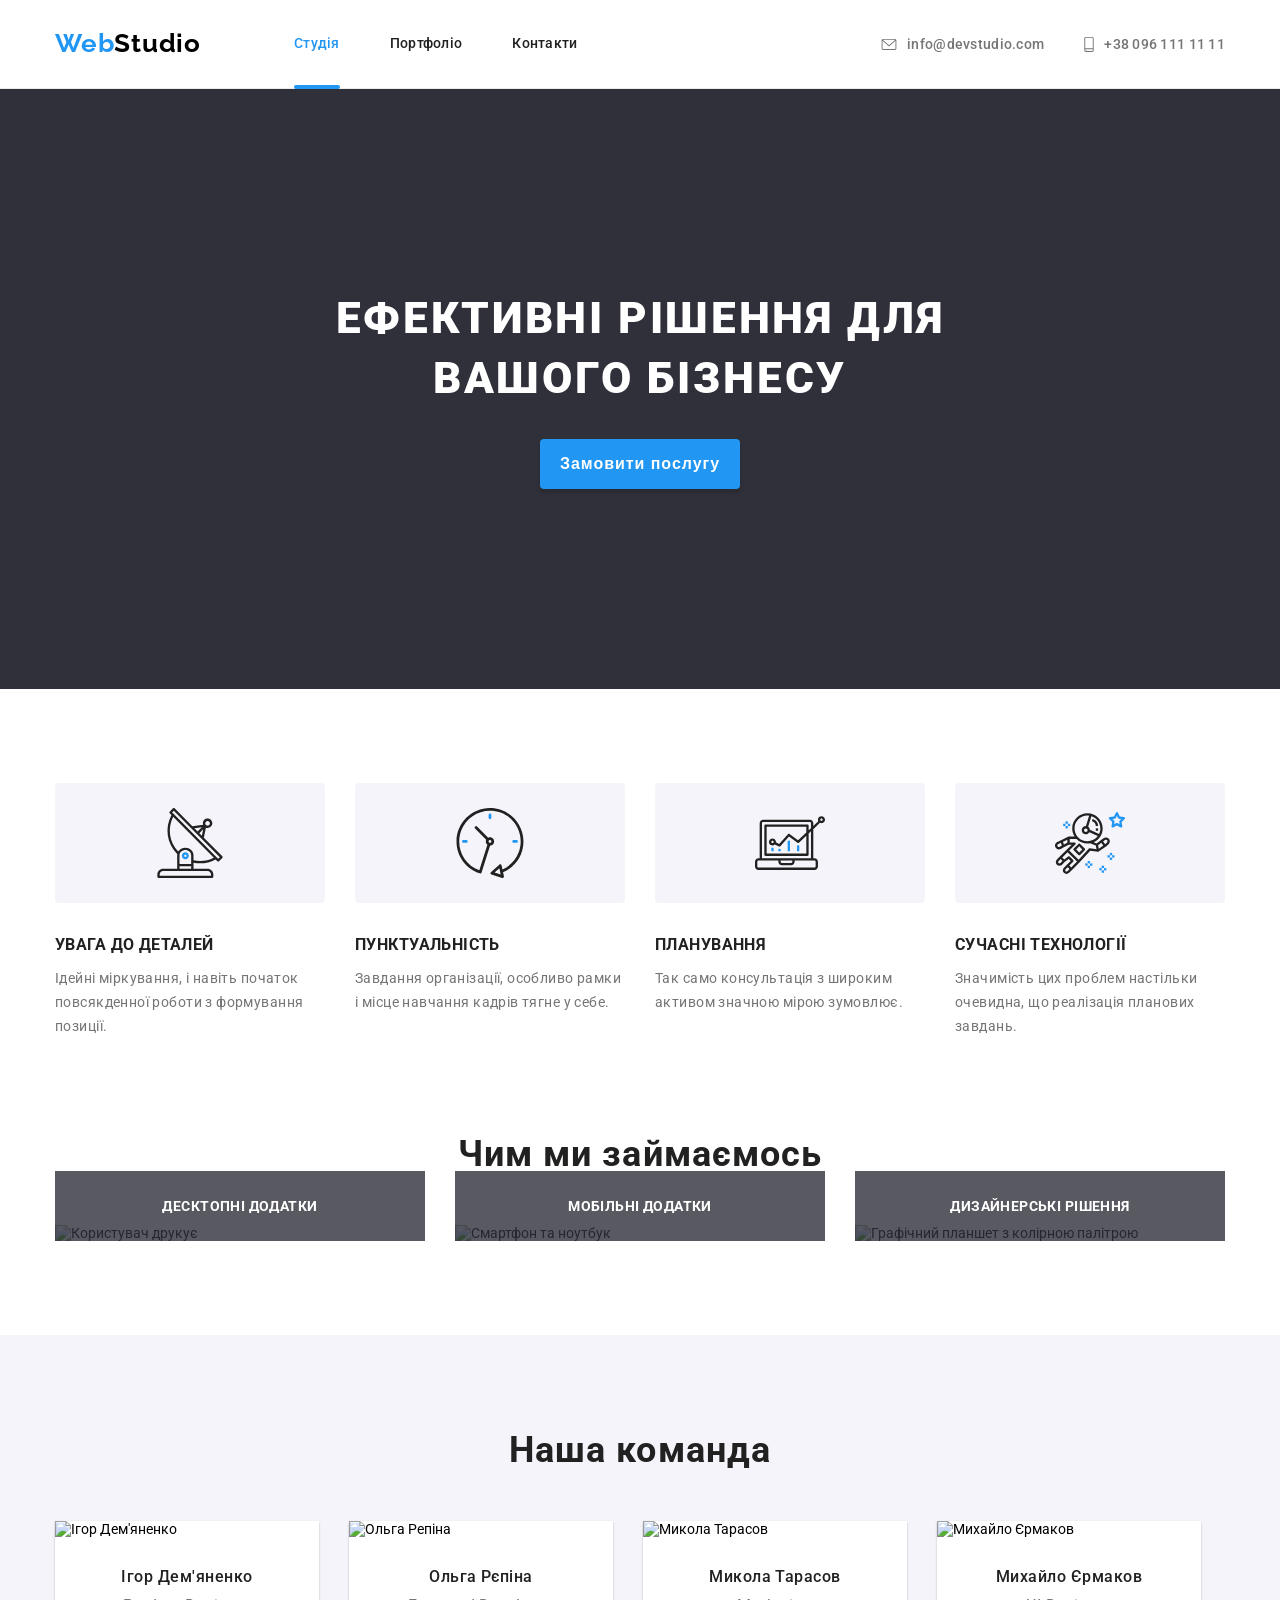
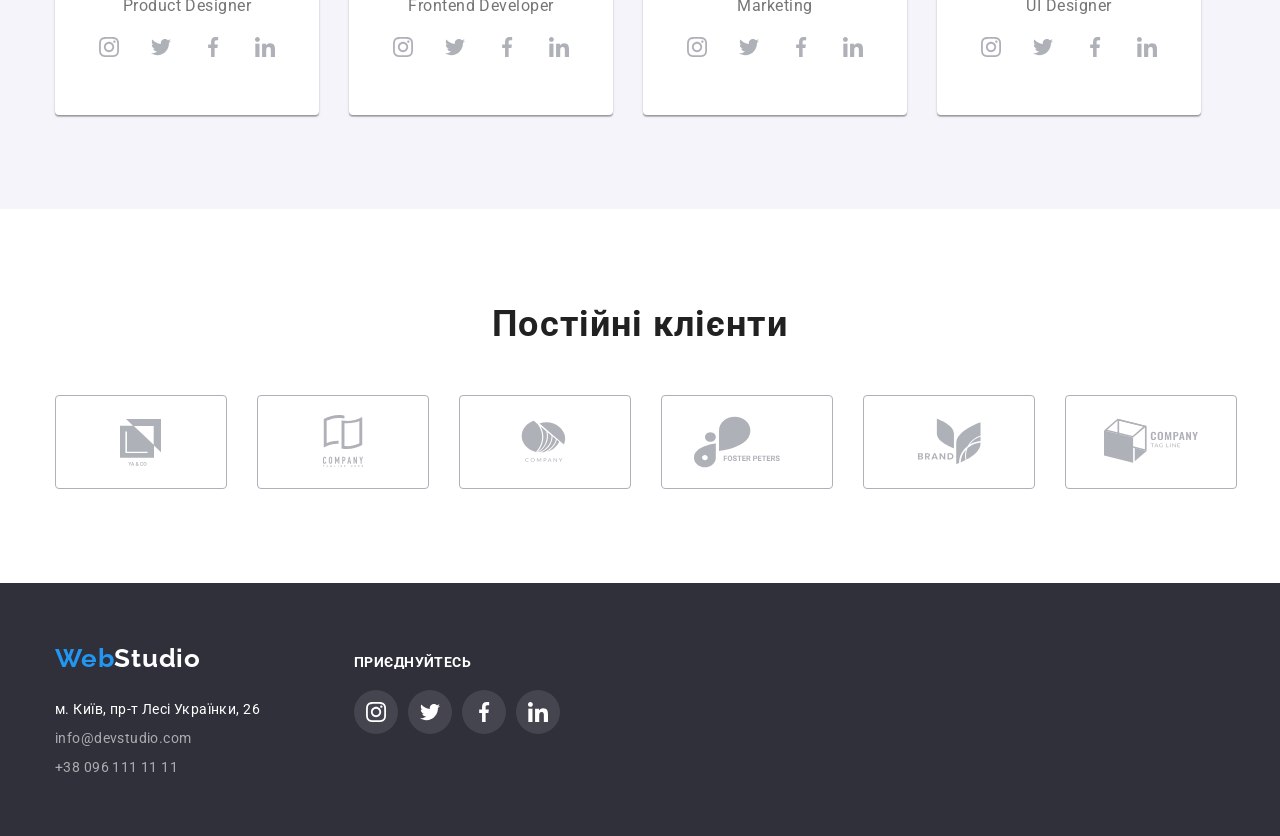
==== index.html @ b96f63bd "Merge 732be2f00767d8c38bf8731b1a08237745f3958d into efed3c1aa5bef08906f9811b4cfd574de091c05c" ====
<!DOCTYPE html>

<html>
    <head>
        <meta charset="utf-8">
        <title>WebStudio</title>
        <meta name="viewport" content="width=device-width, initial-scale=1.0" />
        <link rel="preconnect" href="https://fonts.googleapis.com" />
        <link rel="preconnect" href="https://fonts.gstatic.com" crossorigin />
        <link href="https://fonts.googleapis.com/css2?family=Raleway:wght@700&family=Roboto:wght@400;500;700;900&display=swap" rel="stylesheet" />
        <link rel="stylesheet" href="./css/styles.css"/>
    </head>
    <body>
        <header class="header">
            <div class="container header_container">
                <a class="logo logo_header" href = "index.html"><span class="web"> Web</span><span class="studio">Studio</span></a>
                <nav class="header_nav">
                    <ul class="header_nav_list">
                    <li><a class="header_nav_link active" href = "index.html">Студія</a></li>
                    <li><a class="header_nav_link" href = "portfolio.html">Портфоліо</a></li>
                    <li><a class="header_nav_link" href = "#">Контакти</a></li>
                    </ul>
                </nav>
                <ul class="header_contacts">
                <li><a class="header_contacts_link" href="mailto:info@devstudio.com"><svg class="icon" width="16" height="12"><use href="./images/svg/icons.svg#icon-envelope"></use></svg>info@devstudio.com</a></li>
                <li><a class="header_contacts_link" href="tel:+380961111111"><svg class="icon" width="10" height="16"><use href="./images/svg/icons.svg#icon-smartphone"></use></svg>+38 096 111 11 11</a></li>
                </ul>
            </div>
        </header>
        <main>
            <section class="hero hero_image">
                <h1 class="hero_title">Ефективні рішення для вашого бізнесу</h1>
                <button class="hero_button" type="button" data-modal-open>Замовити послугу</button>
            </section>

            <section class="company">
                <div class="container">
                    <h2 class="hide">Переваги</h2>
                        <ul class="company_list">
                            <li class="company_text"><div class="icon_features"><svg class="icon" width="70" height="70"><use href="./images/svg/icons.svg#icon-attention-to-detail"></use></svg></div>
                                <h3 class="company_title">Увага до деталей</h3><p>Ідейні міркування, і навіть початок повсякденної роботи з формування позиції.</p></li>
                            <li class="company_text"> <div class="icon_features"><svg class="icon" width="70" height="70"><use href="./images/svg/icons.svg#icon-punctuality"></use></svg></div>
                                <h3 class="company_title">Пунктуальність</h3><p>Завдання організації, особливо рамки і місце навчання кадрів тягне у себе.</p></li>
                            <li class="company_text"><div class="icon_features"><svg class="icon" width="70" height="70"><use href="./images/svg/icons.svg#icon-planning"></use></svg></div>
                                <h3 class="company_title">Планування</h3><p>Так само консультація з широким активом значною мірою зумовлює.</p></li>
                            <li class="company_text"><div class="icon_features"><svg class="icon" width="70" height="70"><use href="./images/svg/icons.svg#icon-technologies"></use></svg></div>
                                <h3 class="company_title">Сучасні технології</h3><p>Значимість цих проблем настільки очевидна, що реалізація планових завдань.</p></li>
                        </ul>
                </div>
            </section>

            <section class="works">
                <div class="container">
                    <h2 class="works_title">Чим ми займаємось</h2>
                    <ul class="works_list">
                        <li class="works_photos"><img src="./images/First.jpg" alt="Користувач друкує" width="400"/><p class="photos_descriptions"> Десктопні додатки </p></li>
                        <li class="works_photos"><img src="./images/second.jpg" alt="Смартфон та ноутбук" width="400"><p class="photos_descriptions"> Мобільні додатки </p></li>
                        <li class="works_photos"><img src="./images/Third.jpg" alt="Графічний планшет з колірною палітрою" width="400"><p class="photos_descriptions"> Дизайнерські рішення </p></li>
                    </ul>
                </div>
            </section>

            <section class="team">
                <div class="container">
                    <h2  class="team_title">Наша команда</h2>
                    <ul class="team_list list">
                    <li class="team_item"><img src="./images/Igor.jpg" alt="Ігор Дем'яненко" width="264">
                        <div class="member"><h3 class="team_specialist">Ігор Дем'яненко</h3><p class="team_job_title">Product Designer</p>
                            <ul class="social_networks list">
                                <li><a href="https://www.instagram.com" class="social" rel="nofollow"><svg class="icon" width="20" height="20"><use href="./images/svg/icons.svg#icon-instagram"></use></svg></a></li>
                                <li><a href="https://twitter.com" class="social" rel="nofollow"><svg class="icon" width="20" height="20"><use href="./images/svg/icons.svg#icon-twitter"></use></svg></a></li>
                                <li><a href="https://www.facebook.com" class="social" rel="nofollow"><svg class="icon" width="20" height="20"><use href="./images/svg/icons.svg#icon-facebook"></use></svg></a></li>
                                <li><a href="https://www.linkedin.com" class="social" rel="nofollow"><svg class="icon" width="20" height="20"><use href="./images/svg/icons.svg#icon-linkedin"></use></svg></a></li>
                            </ul>
                        </div>
                    <li class="team_item"><img src="./images/Olha.jpg" alt="Ольга Репіна" width="264">
                        <div class="member"><h3 class="team_specialist">Ольга Рєпіна</h3><p class="team_job_title">Frontend Developer</p>
                            <ul class="social_networks list">
                                <li><a href="https://www.instagram.com" class="social" rel="nofollow"><svg class="icon" width="20" height="20"><use href="./images/svg/icons.svg#icon-instagram"></use></svg></a></li>
                                <li><a href="https://twitter.com" class="social" rel="nofollow"><svg class="icon" width="20" height="20"><use href="./images/svg/icons.svg#icon-twitter"></use></svg></a></li>
                                <li><a href="https://www.facebook.com" class="social" rel="nofollow"><svg class="icon" width="20" height="20"><use href="./images/svg/icons.svg#icon-facebook"></use></svg></a></li>
                                <li><a href="https://www.linkedin.com" class="social" rel="nofollow"><svg class="icon" width="20" height="20"><use href="./images/svg/icons.svg#icon-linkedin"></use></svg></a></li>
                            </ul>
                        </div>
                    <li class="team_item"><img src="./images/Mykola.jpg" alt="Микола Тарасов" width="264">
                        <div class="member"><h3 class="team_specialist">Микола Тарасов</h3><p class="team_job_title">Marketing</p>
                            <ul class="social_networks list">
                                <li><a href="https://www.instagram.com" class="social" rel="nofollow"><svg class="icon" width="20" height="20"><use href="./images/svg/icons.svg#icon-instagram"></use></svg></a></li>
                                <li><a href="https://twitter.com" class="social" rel="nofollow"><svg class="icon" width="20" height="20"><use href="./images/svg/icons.svg#icon-twitter"></use></svg></a></li>
                                <li><a href="https://www.facebook.com" class="social" rel="nofollow"><svg class="icon" width="20" height="20"><use href="./images/svg/icons.svg#icon-facebook"></use></svg></a></li>
                                <li><a href="https://www.linkedin.com" class="social" rel="nofollow"><svg class="icon" width="20" height="20"><use href="./images/svg/icons.svg#icon-linkedin"></use></svg></a></li>
                            </ul>
                        </div>
                    <li class="team_item"><img src="./images/Mihaylo.jpg" alt="Михайло Єрмаков" width="264">
                        <div class="member"><h3 class="team_specialist">Михайло Єрмаков</h3><p class="team_job_title">UI Designer</p>
                            <ul class="social_networks list">
                                <li><a href="https://www.instagram.com" class="social" rel="nofollow"><svg class="icon" width="20" height="20"><use href="./images/svg/icons.svg#icon-instagram"></use></svg></a></li>
                                <li><a href="https://twitter.com" class="social" rel="nofollow"><svg class="icon" width="20" height="20"><use href="./images/svg/icons.svg#icon-twitter"></use></svg></a></li>
                                <li><a href="https://www.facebook.com" class="social" rel="nofollow"><svg class="icon" width="20" height="20"><use href="./images/svg/icons.svg#icon-facebook"></use></svg></a></li>
                                <li><a href="https://www.linkedin.com" class="social" rel="nofollow"><svg class="icon" width="20" height="20"><use href="./images/svg/icons.svg#icon-linkedin"></use></svg></a></li>
                            </ul>
                        </div>
                    </ul>
                </div>
            </section>
            <section class="section clients">
                <div class="container">
                  <h2 class="clients_title">Постійні клієнти</h2>
                  <ul class="list">
                    <li class="client_card"><a href="#" class="client_link"><svg class="client_logo" width="106" height="60"><use href="./images/svg/icons.svg#icon-client-logo-1"></use></svg></a></li>
                    <li class="client_card"><a href="#" class="client_link"><svg class="client_logo" width="106" height="60"><use href="./images/svg/icons.svg#icon-client-logo-2" ></use></svg></a></li>
                    <li class="client_card"><a href="#" class="client_link"><svg class="client_logo" width="106" height="60"><use href="./images/svg/icons.svg#icon-client-logo-3"></use></svg></a></li>
                    <li class="client_card"><a href="#" class="client_link"><svg class="client_logo" width="106" height="60"><use href="./images/svg/icons.svg#icon-client-logo-4"></use></svg></a></li>
                    <li class="client_card"><a href="#" class="client_link"><svg class="client_logo" width="106" height="60"><use href="./images/svg/icons.svg#icon-client-logo-5"></use></svg></a></li>
                    <li class="client_card"><a href="#" class="client_link"><svg class="client_logo" width="106" height="60"><use href="./images/svg/icons.svg#icon-client-logo-6"></use></svg></a></li>
                  </ul>
                </div>
              </section>
    </main>
    <footer class="footer">
        <div class="container">
            <div class="logo_address">
                <a href = "index.html" class="logo"><span class="web">Web</span><span class="footer_studio">Studio</span></a>
                <address class="address">
                    <ul class="contact_info_list">
                        <li class="contact_info_item"><a class="footer_address" href="https://maps.app.goo.gl/s9TqwZWnr8oaDZ8S9" rel="nofollow">м. Київ, пр-т Лесі Українки, 26</a></li>
                        <li class="contact_info_item"><a class="footer_mail" href="mailto:info@devstudio.com">info@devstudio.com</a></li>
                        <li class="contact_info_item"><a class="footer_tel" href="tel:+380961111111">+38 096 111 11 11</a></li>
                    </ul>
                </address>
            </div>
            <div>
                <p class="join_subtitle">Приєднуйтесь</p><ul class="social_networks list">
                <li><a href="https://www.instagram.com" class="social" rel="nofollow"><svg class="icon" width="20" height="20"><use href="./images/svg/icons.svg#icon-instagram"></use></svg></a></li>
                <li><a href="https://twitter.com" class="social" rel="nofollow"><svg class="icon" width="20" height="20"><use href="./images/svg/icons.svg#icon-twitter"></use></svg></a></li>
                <li><a href="https://www.facebook.com" class="social" rel="nofollow"><svg class="icon" width="20" height="20"><use href="./images/svg/icons.svg#icon-facebook"></use></svg></a></li>
                <li><a href="https://www.linkedin.com" class="social" rel="nofollow"><svg class="icon" width="20" height="20"><use href="./images/svg/icons.svg#icon-linkedin"></use></svg></a></li>
                </ul>
            </div>
        </div>
    </footer>

    <div class="backdrop is-hidden" data-modal >
        <div class="modal">
            <button type="button" class="modal_button" data-modal-close> <svg class="modal_icon"><use href="./images/svg/icons.svg#icon-close"></use></svg></button>
        </div>
      </div>
     
      <script src="./js/modal.js"></script>
    </body>
</html>
<!-- Comment for pull lab5 -->
---- css/styles.css ----
:root {
    --brand-color: #2196F3;
    --brand-color_hover: #188ce8;
    --black: #000000;
    --black_lighter: #212121;
    --gray: #757575;
    --white: #FFFFFF;
    --black_gray: #2F303A;
    --white_gray: #F5F4FA;
    --icon: #afb1b8;
    --gray_border: #ECECEC;
}

*{
    box-sizing: border-box;
}

body {
    font-family: 'Roboto', sans-serif;
    font-style: normal;
    line-height: normal;
    font-size: 14px;
    font-weight: 400;
    background-color: var(--white);
    margin: 0  auto;
}

h1,
h2,
h3,
h4,
h5,
h6,
p {
    margin: 0;
}

img {
    display: inline-block;
    max-width: 100%;
    height: auto;
}

a{
    display: inline-block;
}

.container {
    max-width: 1200px;
    margin: 0 auto;
    padding: 0 15px;
}

.header {
    display: block;
    border-bottom: 1px solid var(--gray_border);
}

.header_container,
.header_nav_list,
.header_contacts {
    display: flex;
    align-items: center;
}

.section {
    padding-top: 94px;
    padding-bottom: 94px;
}

.logo {
    font-family: 'Raleway', sans-serif;
    font-size: 26px;
    font-weight: 700;
    letter-spacing: 0.78px;
}

.logo_header {
    padding-top: 24px;
    padding-bottom: 25px;
    margin-right: 93px;
}

.web {
    color: var(--brand-color);
}

.studio {
    color: var(--black);
}

.header_nav_list {
    list-style: none;
    gap: 50px;
}

.header_nav_link {
    font-weight: 500;
    line-height: 171.429%;
    letter-spacing: 0.28px;
    color: var(--black_lighter);
    padding: 32px 0;
    transition-property: color;
    transition-duration: 250ms;
    transition-timing-function: cubic-bezier(0.4, 0, 0.2, 1);
}

.header_nav_link:hover,
.header_nav_link:focus {
    color: var(--brand-color);
}

ul {
    margin: 0;
    padding: 0;
    list-style: none;
}

.header_contacts{
    font-style: normal;
    margin-left: auto;
    gap: 40px;
}

.header_contacts .icon {
    margin-right: 10px;
    align-self: center;
    fill:currentColor;
}

.contact_info_list {
    font-style: normal;
}

.header_contacts_link {
    display: inline-flex;
    align-items: center;
    color: var(--gray);
    font-weight: 500;
    letter-spacing: 0.28px;

    padding: 32px 0;

    transition-property: color;
    transition-duration: 250ms;
    transition-timing-function: cubic-bezier(0.4, 0, 0.2, 1);
}

.header_contacts_link:hover,
.header_contacts_link:focus {
    color: var(--brand-color);
}

.active {
    color: var(--brand-color);
}

.header_nav_list .header_nav_link {
    position: relative;
}

.header_nav_list .header_nav_link.active::after {
    content: "";
    position: absolute;
    display: block;
    width: 100%;
    height: 4px;
    border-radius: 2px;
    bottom: -1px;
    background-color: var(--brand-color);
}

.hide {
    position: absolute;
    width: 1px;
    height: 1px;
    margin: -1px;
    border: 0;
    padding: 0;
    white-space: nowrap;
    clip-path: inset(100%);
    clip: rect(0 0 0 0);
    overflow: hidden;
}

/* Studio */

.hero {
    background-color: var(--black_gray);
    max-height: 600px;
    padding-top: 200px;
    padding-bottom: 280px;
    text-align: center;
}

.hero_image {
    background-image: linear-gradient(rgba(47, 48, 58, 0.40), rgba(47, 48, 58, 0.40)), url("../images/background_hero.jpg");
    background-position: center;
    background-repeat: no-repeat;
  }

.hero_title {
    color: var(--white);
    text-align: center;
    font-size: 44px;
    font-weight: 900;
    line-height: 136.364%;
    letter-spacing: 2.64px;
    text-transform: uppercase;
    width: 696px;
    margin-left: auto;
    margin-right: auto;
    margin-bottom: 30px;
}

.hero_button {
    color: var(--white);
    background-color: var(--brand-color);
    font-weight: 700;
    font-size: 16px;
    line-height: 187.5%;
    text-align: center;
    letter-spacing: 0.96px;
    box-shadow: 0px 4px 4px 0px rgba(0, 0, 0, 0.15);
    border-radius: 4px;
    border: none;
    cursor: pointer;
    transition: background-color 300ms ease-in-out;
    width: 200px;
    height: 50px;
    padding-top: 10px;
    padding-bottom: 10px;
}

.hero_button:hover,
.hero_button:focus {
    background-color: var(--brand-color_hover);
}

.company_title {
    color: var(--black_lighter);
    font-weight: 700;
    font-size: 16px;
    letter-spacing: 0.42px;
    text-transform: uppercase;

    margin-bottom: 10px;
}

.company_list {
    background-color: var(--white);
    display: flex;
    padding-top: 94px;
    gap: 30px;
}

.company_text {
    color: var(--gray);
    line-height: 171.429%;
    letter-spacing: 0.42px;
    max-width: 270px;
}

.icon_features {
    display: flex;
    justify-content: center;
    align-items: center;

    padding: 25px 100px;
    margin-bottom: 30px;
    
    background-color: var(--white_gray);
    border-radius: 4px;
}

.works{
    padding-bottom:94px ;
    padding-top: 94px;
}
.works_title {
    color: var(--black_lighter);
    font-size: 36px;
    font-weight: 700;
    letter-spacing: 1.08px;
    text-align: center;
    margin-bottom: 50px;
}

.works_list {
    display: flex;
    gap: 30px;
}

.works_photos {
    position: relative;
    width: calc((100% - 60px) / 3);
}

.photos_descriptions {
    position: absolute;
    bottom: 0%;
    width: 100%;
    padding-top: 27px;
    padding-bottom: 27px;
    background-color: var(--black_gray);
    opacity: 0.8;

    font-weight: 700;
    text-align: center;
    letter-spacing: 0.42px;
    text-transform: uppercase;
    color: var(--white);
}

.team {
    background-color: var(--white_gray);
    padding-bottom: 94px;
    padding-top: 94px;
}

.team_title {
    color: var(--black_lighter);
    font-size: 36px;
    font-weight: 700;
    letter-spacing: 1.08px;
    text-align: center;
    margin-bottom: 50px;
}

.team_list {
    background-color: var(--white_gray);
    display: flex;
    gap: 30px;
}

.team_item {
    background-color: var(--white);
    box-shadow: 0px 2px 1px 0px rgba(0, 0, 0, 0.20),
        0px 1px 1px 0px rgba(0, 0, 0, 0.14),
        0px 1px 3px 0px rgba(0, 0, 0, 0.12);
    border-radius: 0px 0px 4px 4px;
}

.member {
    padding-top: 30px;
    padding-bottom: 16px;
}

.team_specialist {
    color: var(--black_lighter);
    text-align: center;
    font-size: 16px;
    font-weight: 500;
    letter-spacing: 0.48px;
    margin-bottom: 10px;
}

.team_job_title {
    color: var(--gray);
    text-align: center;
    font-size: 16px;
    letter-spacing: 0.48px;
    margin-bottom: 10px;
}

.social {
    display: flex;
    width: 100%;
    height: 100%;
    justify-content: center;
    align-items: center;
    
    border-radius: 50%;
    color: var(--icon);
    fill: currentColor;
    transition: all 300ms ease-in-out;
}

a.social:hover,
a.social:focus {
    background-color: var(--brand-color);
    color: var(--white);
    outline: none;
}

.social_networks {
    display: flex;
    width: 100%;
    padding: 0 32px 30px;
    justify-content: space-between;
}

.social_networks li {
    width: 44px;
    height: 44px;
}

.clients_title {
    color: var(--black_lighter);
    text-align: center;
    font-size: 36px;
    font-weight: 700;
    letter-spacing: 1.08px;

    margin-bottom: 50px;
}

.clients .list {
    display: flex;
    gap: 30px;
}

.client_link {
    display: flex;
    justify-content: center;
    align-items: center;
    width: 100%;
    
    padding: 16px 32px;
    color: var(--icon);
    border: 1px solid currentColor;
    border-radius: 4px;
    transition: all 300ms ease-in-out;
}

.client_link:hover,
.client_link:focus{
    color: var(--brand-color);
    outline: none;
}

.client_logo {
    display: block;
    fill: currentColor;   
}

.footer {
    background-color: var(--black_gray);
    padding-top: 60px;
    padding-bottom: 60px;
    margin: 0 auto;
}

.footer
.logo{
    margin-bottom: 28px;
}
.footer_studio {
    color: var(--white)
}

.footer .container {
    display: flex;
    align-items: baseline;
}

.footer_list {
    list-style: none;
}

.contact_info_item:not(:last-child) {
    margin-bottom: 12px;
}

.footer_address {
    line-height: 114.286%;
    letter-spacing: 0.42px;
    color: var(--white);
    transition: color 300ms ease-in-out;
}

.footer_address:hover,
.footer_address:focus {
    color: var(--brand-color);
}

.footer_tel {
    line-height: 114.286%;
    letter-spacing: 0.42px;
    color: rgba(255, 255, 255, 0.6);
    transition: color 300ms ease-in-out;
}

.footer_tel:hover,
.footer_tel:focus {
    color: var(--brand-color);
}

.footer_mail {
    line-height: 114.286%;
    letter-spacing: 0.42px;
    color: rgba(255, 255, 255, 0.6);
    transition: color 300ms ease-in-out;
}

.footer_mail:hover,
.footer_mail:focus {
    color: var(--brand-color);
}

.logo_address {
    margin-right: 94px;
}

.footer .social_networks {
    padding: 0;
}

.footer .social_networks li {
    margin-right: 10px;
}

.footer .social {
    background-color: rgba(255, 255, 255, 0.10);
    color: var(--white);
}



.join_subtitle {
    color: var(--white);
    font-weight: 700;
    letter-spacing: 0.42px;
    text-transform: uppercase;
    margin-bottom: 20px;
}

.backdrop {
    position: fixed;
    top: 0;
    left: 0;
    width: 100%;
    height: 100%;
    background-color: rgba(0, 0, 0, 0.2);
    opacity: 1;
    transition-duration: 250ms;
    transition-timing-function: cubic-bezier(0.4, 0, 0.2, 1);
    z-index: 1;
}

.backdrop.is-hidden {
    opacity: 0;
    pointer-events: none;
}

.modal {
    position: absolute;
    top: 50%;
    left: 50%;
    transform: translate(-50%, -50%);

    min-width: 528px;
    min-height: 581px;
    background-color: var(--white);
    opacity: 1;
    border-radius: 4px;
    box-shadow: 0px 2px 1px 0px rgba(0, 0, 0, 0.20), 0px 1px 1px 0px rgba(0, 0, 0, 0.14), 0px 1px 3px 0px rgba(0, 0, 0, 0.12);

    transition-duration: 250ms;
    transition-timing-function: cubic-bezier(0.4, 0, 0.2, 1);
}

.modal_button {
    display: flex;
    position: absolute;
    top: 8px;
    right: 8px;
    width: 30px;
    height: 30px;
    align-items: center;
    border-radius: 50%;
    background-color: var(--white);
    border: 1px solid rgba(0, 0, 0, 0.1);
    cursor: pointer;

    transition-property: background-color;
    transition-duration: 250ms;
    transition-timing-function: cubic-bezier(0.4, 0, 0.2, 1);
}

.modal_icon {
    width: 18px;
    height: 18px;
    color: var(--black);
    fill: currentColor;

    transition-property: all;
    transition-duration: 250ms;
    transition-timing-function: cubic-bezier(0.4, 0, 0.2, 1);
}

.modal_button:hover .modal_icon,
.modal_button:focus .modal_icon {
    color: var(--brand-color);
}

/* Portfolio */

.menu_filter {
    display: flex;
    justify-content: center;
    flex-wrap: wrap;
    gap: 8px;
}

ul.menu_filter{
    margin-bottom: 50px;
}

.menu_button {
    text-align: center;
    font-family: Roboto;
    font-size: 16px;
    font-style: normal;
    font-weight: 500;
    line-height: 162.5%;
    letter-spacing: 0.48px;
    text-align: center;
    border: none;
    background-color: var(--white_gray);
    border-radius: 4px;
    transition: color 300ms ease-in-out, background-color 300ms ease-in-out, box-shadow 300ms ease-in-out;
    padding: 6px 22px 6px 22px;
}

.menu_button:focus,
.menu_button:hover {
    color: var(--white);
    background-color: var(--brand-color);
    box-shadow: 0px 2px 2px 0px rgba(0, 0, 0, 0.12), 0px 1px 2px 0px rgba(0, 0, 0, 0.08), 0px 3px 1px 0px rgba(0, 0, 0, 0.10);
    border-radius: 4px;
}

.section_button,
.menu_button {
    cursor: pointer;
}

.section_button {
    border: none;
    background-color: var(--white);
}

.section_description {
    font-size: 18px;
    font-weight: 700;
    line-height: 200%;
    letter-spacing: 1.08px;
    color: var(--black_lighter);
}

a {
    text-decoration: none;
}

.section_text {
    font-size: 16px;
    line-height: 187.5%;
    letter-spacing: 0.48px;
    color: var(--gray);
}

.projects_list {
    background-color: var(--white);
    display: flex;
    flex-wrap: wrap;
    gap: 30px;
}

.projects_item {
    background-color: var(--white);
    border: 1px solid #eeeeee;
    
    width: calc((100% - 60px) / 3);
    transition-property: box-shadow;
    transition-duration: 250ms;
    transition-timing-function: cubic-bezier(0.4, 0, 0.2, 1);
}

.projects_item:focus,
.projects_item:hover {
    background-color: var(--white);
    border: 1px solid #eeeeee;
    box-shadow: 1px 4px 6px 0px rgba(0, 0, 0, 0.16), 0px 4px 4px 0px rgba(0, 0, 0, 0.06), 0px 1px 1px 0px rgba(0, 0, 0, 0.12);
}

.project_p {
    padding: 20px 24px;
}

.project_image {
    position: relative;
    overflow: hidden;
}

.text_section {
    position: absolute;
    top: 0;
    left: 0;
    transform: translateY(100%);
    transition-timing-function: cubic-bezier(0.4, 0, 0.2, 1);
    transition-duration: 250ms;
    opacity: 0.9;
    transition-property: transform;
}

.projects_item:hover .text_section {
    transform: translateY(0);
}

.projects_item:focus .text_section {
    transform: translateY(0);
}

.text {
    font-size: 18px;
    line-height: 155.56%;
    letter-spacing: 0.54px;
    color: var(--white);
    padding: 63px 24px;
    background-color: var(--brand-color);
    opacity: 0.9;
}
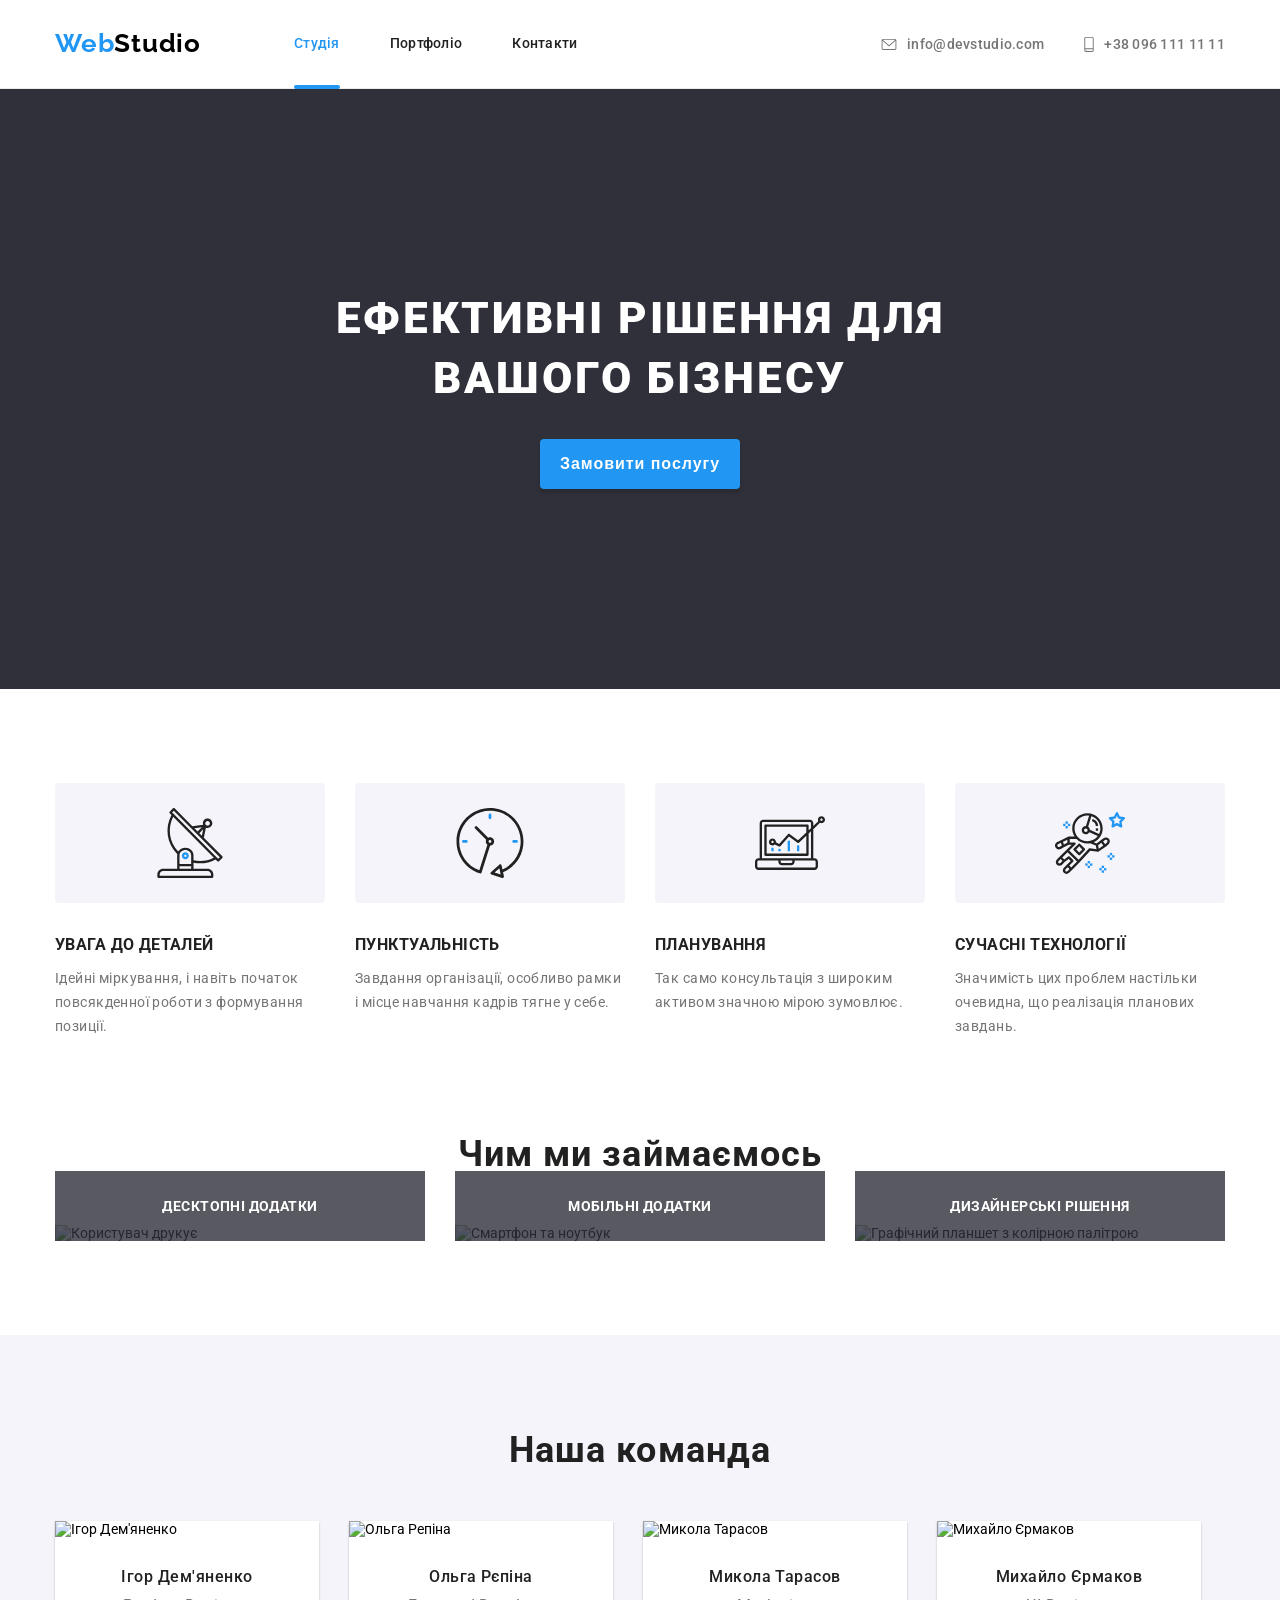
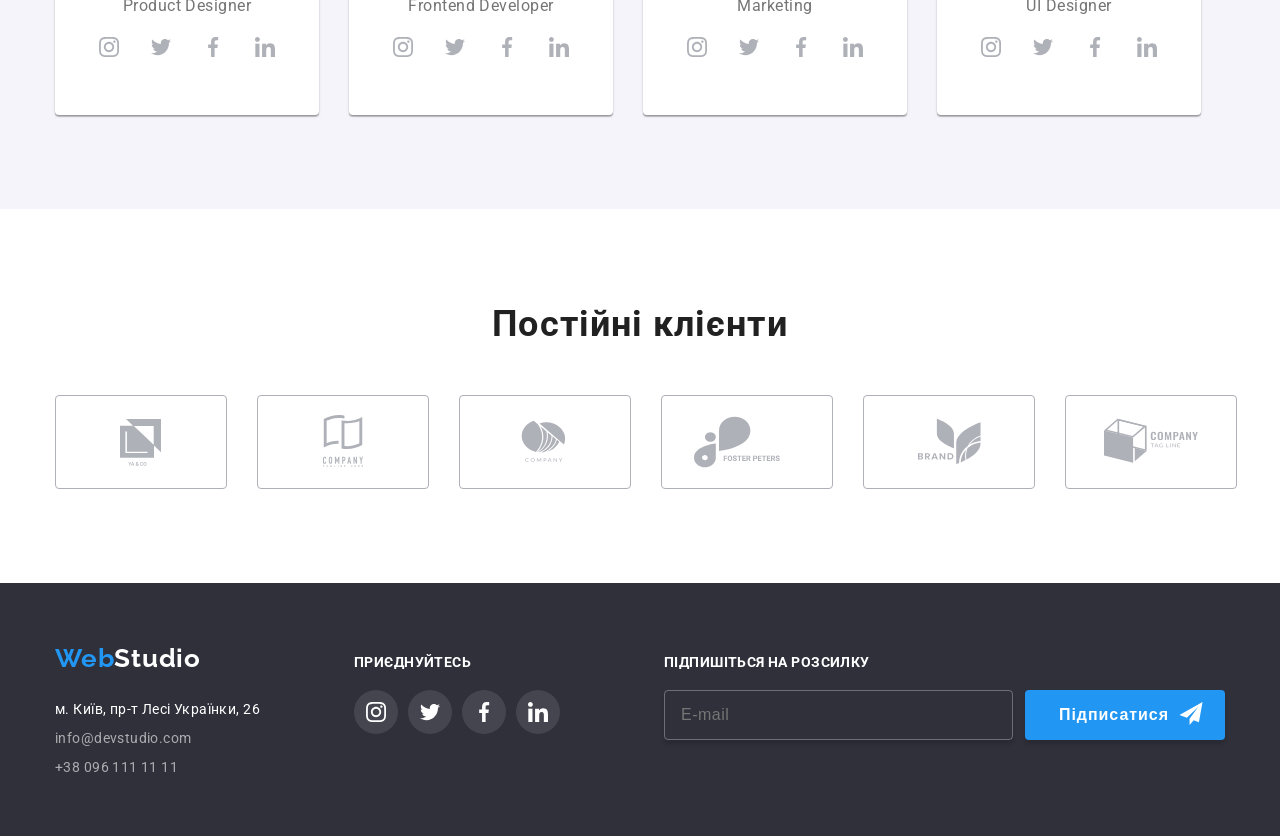
==== commit df444813: "Merge 0490859277aa3a0944787a61401f3ba8a28979a7 into efed3c1aa5bef08906f9811b4cfd574de091c05c" ====
--- a/index.html
+++ b/index.html
@@ -137,12 +137,51 @@
                 <li><a href="https://www.linkedin.com" class="social" rel="nofollow"><svg class="icon" width="20" height="20"><use href="./images/svg/icons.svg#icon-linkedin"></use></svg></a></li>
                 </ul>
             </div>
+            <div class="footer_form">
+                <p class="footer_form_text">Підпишіться на розсилку</p>
+                <form class="footer_form_subscribe"><input type="email" name="email"placeholder="E-mail" class="footer_input">
+                    <button type="submit" class="footer_subscribe_button">Підписатися <svg class="footer_form_icon"><use href="./images/svg/icons.svg#icon-send"></use></svg></button>
+                </form>
+            </div>
         </div>
     </footer>
 
     <div class="backdrop is-hidden" data-modal >
         <div class="modal">
             <button type="button" class="modal_button" data-modal-close> <svg class="modal_icon"><use href="./images/svg/icons.svg#icon-close"></use></svg></button>
+            <div class="form">
+                    <p class="modal_title"> Залиште свої дані, ми вам передзвонимо</p>
+                    <form class="form_modal">     
+                    <div class="modal_contacts">     
+                        <div class="list_modal">
+                        <label for="name" class="text_label">Ім'я</label>
+                        <input type="text" name="name" id="name" class="modal_input" required placeholder=""> <svg class="list_icon">
+                        <use href="./images/svg/icons.svg#icon-person-mod"></use>
+                        </svg></div>
+                    <div class="list_modal"> 
+                        <label for="tel" class="text_label">Телефон</label>
+                        <input type="tel" name="tel" id="tel" class="modal_input" required placeholder=""><svg class="list_icon">
+                            <use href="./images/svg/icons.svg#icon-phone-mod"></use>
+                        </svg></div>
+                    <div class="list_modal">
+                        <label for="mail" class="text_label">Пошта</label>
+                        <input type="email" name="mail" id="mail" class="modal_input" required placeholder=""><svg class="list_icon">
+                            <use href="./images/svg/icons.svg#icon-mail-mod"></use>
+                        </svg></div>         
+                    <div class="modal_comment">
+                        <label for="comment" class="text_label">Коментар</label>
+                        <textarea name="comment" id="text" placeholder="Введіть текст" class="modal_textarea"></textarea></div>
+                    </div>
+                    <div class="modal_checkbox">
+                        <input type="checkbox" name="agree" value="agree" id="agree" class="modal_check hide" required>
+                        <label for="agree" class="argee_label">
+                            <span><svg class="check_icon">
+                            <use href="./images/svg/icons.svg#icon-check"></use>
+                        </svg></span> Погоджуюся з розсилкою та приймаю <a href="#" class="modal_link"> Умови договору</a> </label> </div>
+                    <input type="submit" class="modal_send" value="Відправити"></input>
+                </div>
+            </form>
+            </div>
         </div>
       </div>
      
--- a/css/styles.css
+++ b/css/styles.css
@@ -515,14 +515,86 @@
     color: var(--white);
 }
 
-
-
-.join_subtitle {
+.footer_form {
+    flex-grow: 1;
+    margin-left: 94px;
+}
+
+.join_subtitle,
+.footer_form_text {
     color: var(--white);
     font-weight: 700;
     letter-spacing: 0.42px;
     text-transform: uppercase;
     margin-bottom: 20px;
+}
+
+.footer_form_icon {
+    position: absolute;
+    fill: var(--white);
+    width: 24px;
+    height: 24px;
+    margin-left: 10px;
+    top: 12px;
+}
+
+.footer_form_subscribe {
+    display: flex;
+}
+
+.footer_form_subscribe input {
+    padding-left: 16px;
+    padding-bottom: 15px;
+    padding-top: 15px;
+}
+
+.footer_input {
+    flex-grow: 1;
+    font-size: 16px;
+    line-height: 125%;
+    letter-spacing: 0.48px;
+
+    max-height: 50px;
+    border-radius: 4px;
+    background-color: rgba(33, 150, 243, 0.00);
+    border: 1px solid rgba(255, 255, 255, 0.30);
+    box-shadow: 0px 4px 4px 0px rgba(0, 0, 0, 0.15);
+    color: var(--white);
+}
+
+.footer_input:focus {
+    outline: 1px solid var(--brand-color);
+}
+
+.footer_subscribe_button {
+    margin-left: 12px;
+    font-weight: 700;
+    font-size: 16px;
+    line-height: 187.5%;
+    letter-spacing: 0.96px;
+    color: var(--white);
+    background: var(--brand-color);
+    box-shadow: 0px 4px 4px rgba(0, 0, 0, 0.15);
+    border-radius: 4px;
+    border: none;
+    cursor: pointer;
+
+    display: inline;
+    align-items: center;
+    min-width: 200px;
+    padding-top: 10px;
+    padding-bottom: 10px;
+    padding-right: 28px;
+    position: relative;
+
+    transition-property: background-color;
+    transition-duration: 250ms;
+    transition-timing-function: cubic-bezier(0.4, 0, 0.2, 1);
+}
+
+.footer_subscribe_button:hover,
+.footer_subscribe_button:focus {
+    background-color: var(--brand-color_hover);
 }
 
 .backdrop {
@@ -594,6 +666,181 @@
     color: var(--brand-color);
 }
 
+.form {
+    padding: 40px;
+}
+
+.modal_title {
+    font-weight: 700;
+    font-size: 20px;
+    text-align: center;
+    letter-spacing: 0.6px;
+    color: var(--black_lighter);
+    margin-bottom: 12px;
+}
+
+.modal_contacts {
+    max-width: 448px;
+}
+
+.list_modal input {
+    padding-left: 42px;
+    font-size: 16px;
+}
+
+.list_modal {
+    margin-bottom: 10px;
+    position: relative;
+}
+
+.list_icon {
+    position: absolute;
+    width: 18px;
+    height: 18px;
+    left: 0;
+    margin-top: 11px;
+    margin-left: 12px;
+
+    transition-property: fill;
+    transition-duration: 250ms;
+    transition-timing-function: cubic-bezier(0.4, 0, 0.2, 1);
+}
+
+.modal_input {
+    padding-top: 10px;
+    padding-bottom: 10px;
+    width: 100%;
+    border-radius: 4px;
+    border: 1px solid rgba(33, 33, 33, 0.2);
+
+    transition-property: outline;
+    transition-duration: 250ms;
+    transition-timing-function: cubic-bezier(0.4, 0, 0.2, 1);
+}
+
+.modal_input:focus {
+    outline: 1px solid var(--brand-color);
+}
+
+.modal_input:focus+.list_icon {
+    fill: var(--brand-color);
+}
+
+.modal_comment textarea {
+    padding: 12px 16px;
+}
+
+.modal_textarea {
+    resize: none;
+    min-height: 120px;
+    min-width: 448px;
+    border-radius: 4px;
+    border: 1px solid rgba(33, 33, 33, 0.2);
+
+    transition-property: outline;
+    transition-duration: 250ms;
+    transition-timing-function: cubic-bezier(0.4, 0, 0.2, 1);
+}
+
+.modal_textarea:focus {
+    outline: 1px solid var(--brand-color);
+}
+
+.form_modal::placeholder {
+    font-size: 12px;
+    letter-spacing: 0.12px;
+    color: var(--black);
+}
+
+.modal_textarea::placeholder {
+    font-size: 12px;
+    letter-spacing: 0.12px;
+    color: rgba(117, 117, 117, 0.50);
+}
+
+.text_label {
+    display: inline-block;
+    font-size: 12px;
+    letter-spacing: 0.12px;
+    color: var(--gray);
+    margin-bottom: 4px;
+}
+
+.modal_checkbox {
+    margin-top: 20px;
+}
+
+.argee_label {
+    display: flex;
+    justify-content: center;
+    align-items: center;
+    line-height: 171.43%;
+    letter-spacing: 0.42px;
+    color: var(--gray);
+    cursor: pointer;
+}
+
+.argee_label span {
+    display: flex;
+    width: 16px;
+    height: 15px;
+    border: 2px solid var(--black);
+    border-radius: 2px;
+    margin-right: 8px;
+    fill: transparent;
+    transition-duration: 250ms;
+    transition-timing-function: cubic-bezier(0.4, 0, 0.2, 1);
+}
+
+.check_icon {
+    width: 16px;
+    height: 15px;
+}
+
+.modal_check:checked+.argee_label span {
+    background-color: var(--brand-color);
+    border: none;
+    fill: var(--white);
+    transition-duration: 250ms;
+    transition-timing-function: cubic-bezier(0.4, 0, 0.2, 1);
+}
+
+.modal_link {
+    line-height: 171.43%;
+    letter-spacing: 0.42px;
+    text-decoration-line: underline;
+    color: var(--brand-color);
+    margin-left: 5px;
+}
+
+.modal_send {
+    font-weight: 700;
+    font-size: 16px;
+    line-height: 187.5%;
+    letter-spacing: 0.96px;
+    color: var(--white);
+    background: var(--brand-color);
+    box-shadow: 0px 4px 4px rgba(0, 0, 0, 0.15);
+    border-radius: 4px;
+    border: none;
+    cursor: pointer;
+
+    display: flex;
+    margin-left: auto;
+    margin-right: auto;
+    padding: 10px 52px 10px 52px;
+    margin-top: 30px;
+
+    transition-property: background-color;
+    transition-duration: 250ms;
+    transition-timing-function: cubic-bezier(0.4, 0, 0.2, 1);
+}
+
+.modal_send:hover,
+.modal_send:focus {
+    background-color: var(--brand-color_hover);
+}
+
 /* Portfolio */
 
 .menu_filter {
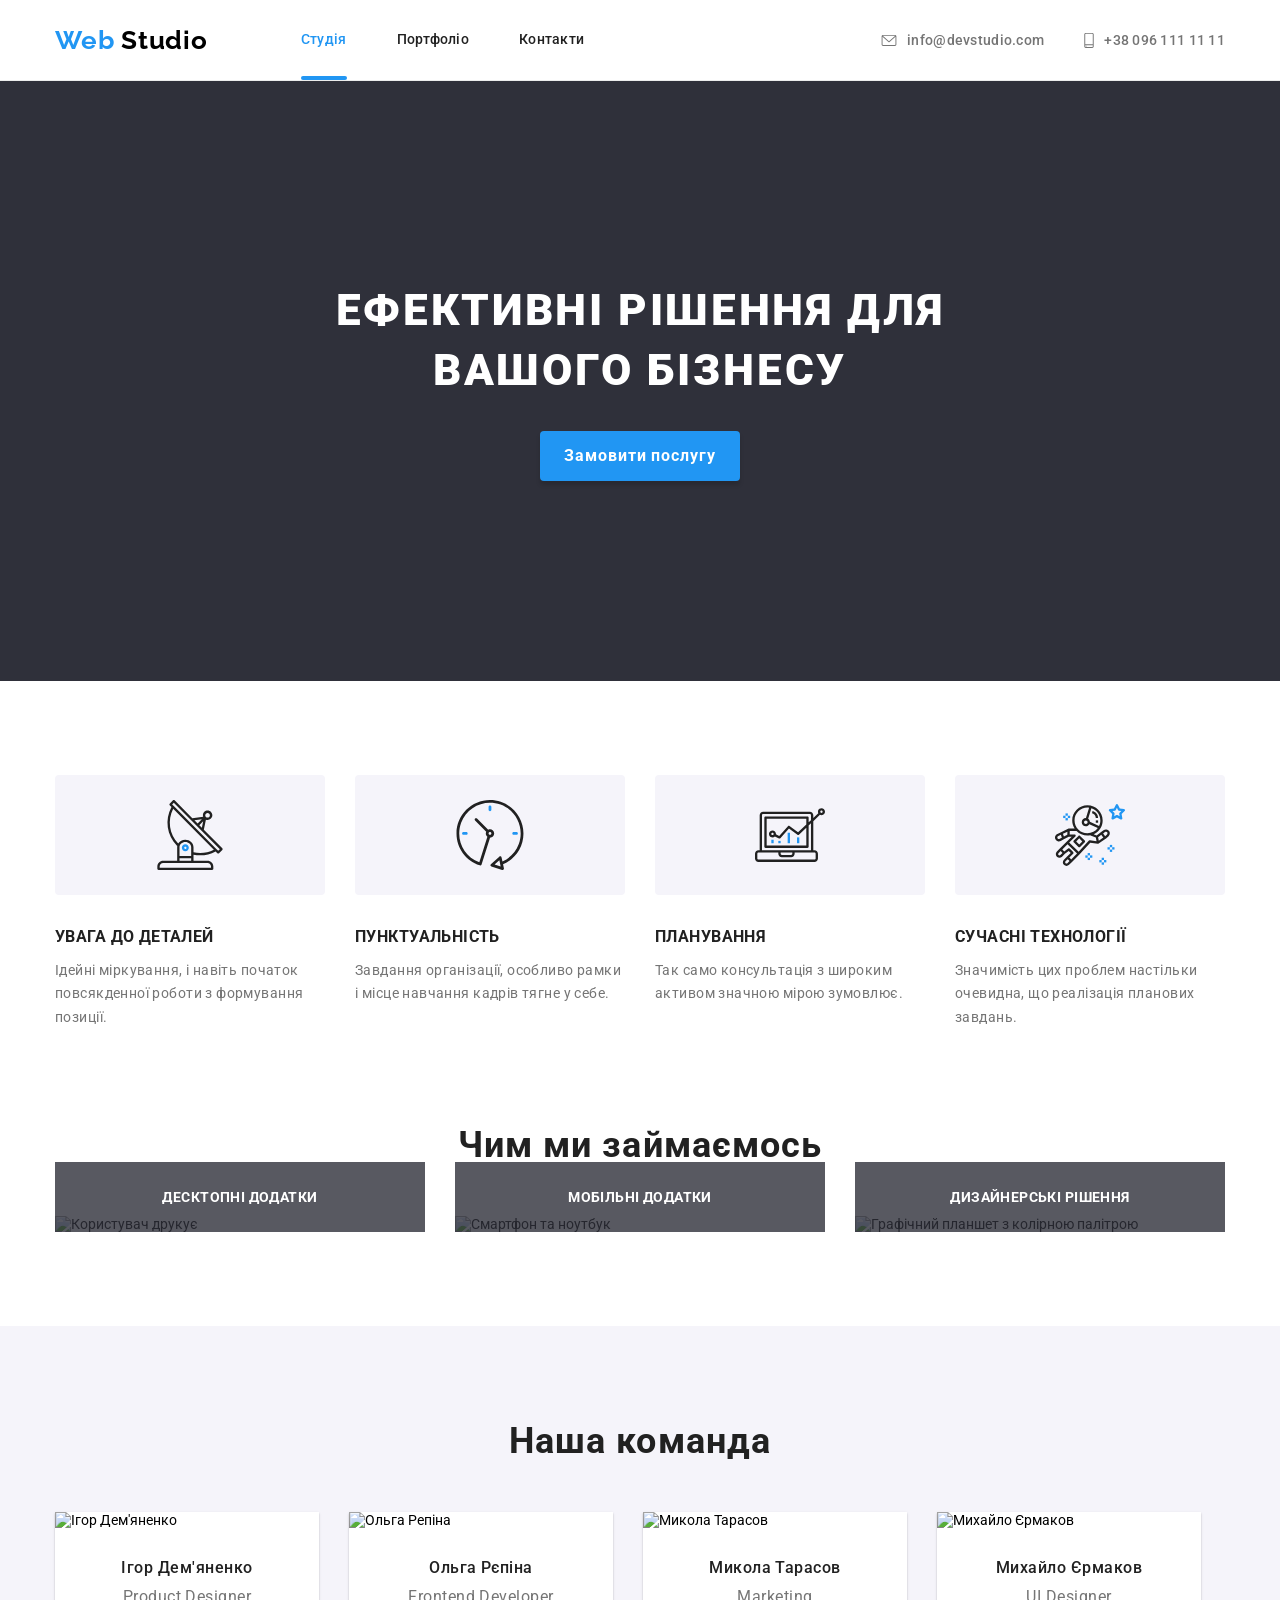
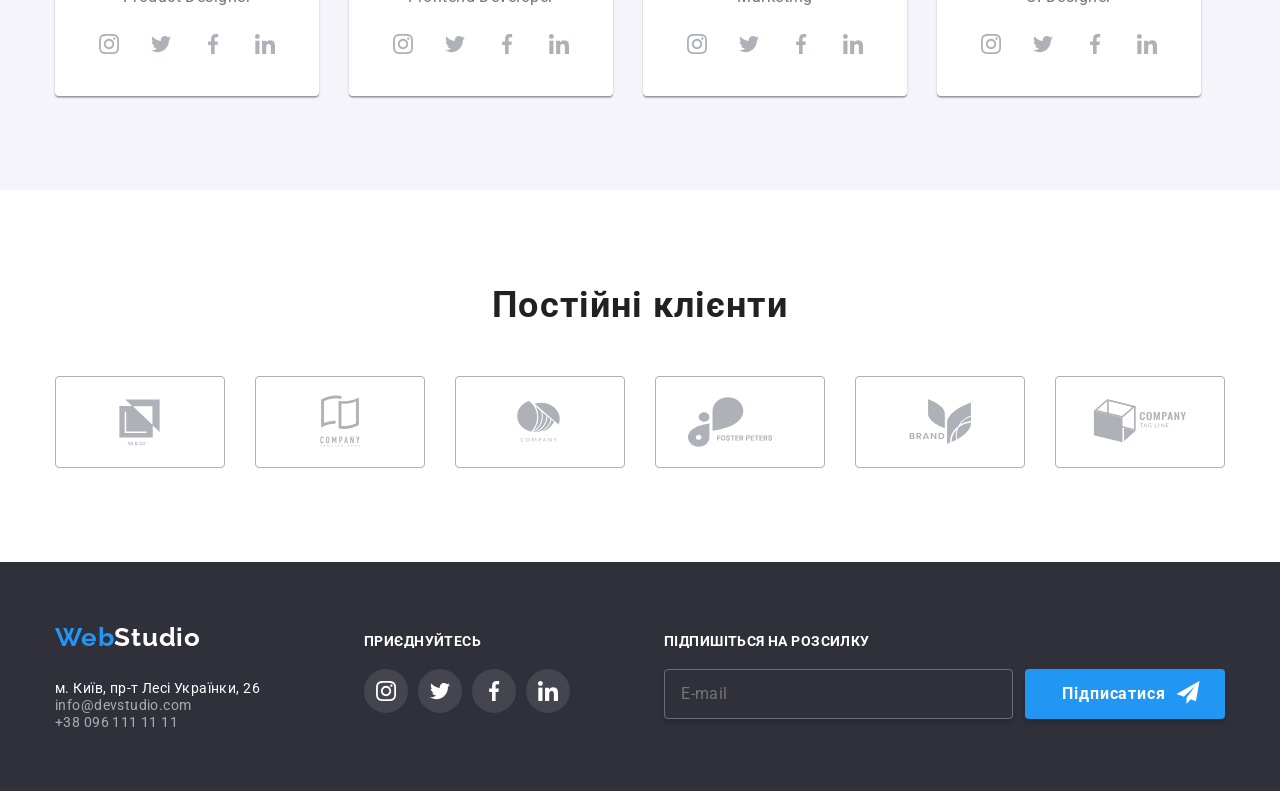
==== commit a2ee7d21: "Merge badd0f96310a5042eda1b8bba608f0c72d2617de into efed3c1aa5bef08906f9811b4cfd574de091c05c" ====
--- a/index.html
+++ b/index.html
@@ -8,184 +8,199 @@
         <link rel="preconnect" href="https://fonts.googleapis.com" />
         <link rel="preconnect" href="https://fonts.gstatic.com" crossorigin />
         <link href="https://fonts.googleapis.com/css2?family=Raleway:wght@700&family=Roboto:wght@400;500;700;900&display=swap" rel="stylesheet" />
-        <link rel="stylesheet" href="./css/styles.css"/>
+        <link rel="stylesheet" href="https://cdnjs.cloudflare.com/ajax/libs/modern-normalize/1.1.0/modern-normalize.min.css"/>
+        <link rel="stylesheet" href="./css/main.min.css">
     </head>
     <body>
         <header class="header">
-            <div class="container header_container">
-                <a class="logo logo_header" href = "index.html"><span class="web"> Web</span><span class="studio">Studio</span></a>
-                <nav class="header_nav">
-                    <ul class="header_nav_list">
-                    <li><a class="header_nav_link active" href = "index.html">Студія</a></li>
-                    <li><a class="header_nav_link" href = "portfolio.html">Портфоліо</a></li>
-                    <li><a class="header_nav_link" href = "#">Контакти</a></li>
+            <div class="container header__container">
+                <a class="header__logo" href = "index.html"><span class="header__logo-web"> Web</span>
+                    <span class="header__logo-studio">Studio</span></a>
+                <nav class="header__nav">
+                    <ul class="header__nav-list">
+                    <li><a class="header__nav-link active" href = "index.html">Студія</a></li>
+                    <li><a class="header__nav-link" href = "portfolio.html">Портфоліо</a></li>
+                    <li><a class="header__nav-link" href = "#">Контакти</a></li>
                     </ul>
                 </nav>
-                <ul class="header_contacts">
-                <li><a class="header_contacts_link" href="mailto:info@devstudio.com"><svg class="icon" width="16" height="12"><use href="./images/svg/icons.svg#icon-envelope"></use></svg>info@devstudio.com</a></li>
-                <li><a class="header_contacts_link" href="tel:+380961111111"><svg class="icon" width="10" height="16"><use href="./images/svg/icons.svg#icon-smartphone"></use></svg>+38 096 111 11 11</a></li>
+                <ul class="header__contacts-list">
+                    <li class="header__contacts-item">
+                        <a class="header__contacts-link" href="mailto:info@devstudio.com">
+                            <svg class="header__mail-icon"><use href="./images/svg/icons.svg#icon-envelope"></use></svg>info@devstudio.com</a>
+                      </li>
+                      <li class="header__contacts-item">
+                        <a class="header__contacts-link" href="tel:+380961111111">
+                            <svg class="header__tel-icon"><use href="./images/svg/icons.svg#icon-smartphone"></use></svg>+38 096 111 11 11</a>
+                    </li>
                 </ul>
             </div>
         </header>
-        <main>
-            <section class="hero hero_image">
-                <h1 class="hero_title">Ефективні рішення для вашого бізнесу</h1>
-                <button class="hero_button" type="button" data-modal-open>Замовити послугу</button>
-            </section>
-
-            <section class="company">
+
+        <main class="content">
+            <section class="hero">
+                <h1 class="hero__title">Ефективні рішення для вашого бізнесу</h1>
+                <button class="hero__button" type="button" data-modal-open>Замовити послугу</button>
+            </section>
+
+            <section class="features">
                 <div class="container">
                     <h2 class="hide">Переваги</h2>
-                        <ul class="company_list">
-                            <li class="company_text"><div class="icon_features"><svg class="icon" width="70" height="70"><use href="./images/svg/icons.svg#icon-attention-to-detail"></use></svg></div>
-                                <h3 class="company_title">Увага до деталей</h3><p>Ідейні міркування, і навіть початок повсякденної роботи з формування позиції.</p></li>
-                            <li class="company_text"> <div class="icon_features"><svg class="icon" width="70" height="70"><use href="./images/svg/icons.svg#icon-punctuality"></use></svg></div>
-                                <h3 class="company_title">Пунктуальність</h3><p>Завдання організації, особливо рамки і місце навчання кадрів тягне у себе.</p></li>
-                            <li class="company_text"><div class="icon_features"><svg class="icon" width="70" height="70"><use href="./images/svg/icons.svg#icon-planning"></use></svg></div>
-                                <h3 class="company_title">Планування</h3><p>Так само консультація з широким активом значною мірою зумовлює.</p></li>
-                            <li class="company_text"><div class="icon_features"><svg class="icon" width="70" height="70"><use href="./images/svg/icons.svg#icon-technologies"></use></svg></div>
-                                <h3 class="company_title">Сучасні технології</h3><p>Значимість цих проблем настільки очевидна, що реалізація планових завдань.</p></li>
+                        <ul class="features__list">
+                            <li class="features__text"><div class="features__icon"><svg class="icon" width="70" height="70"><use href="./images/svg/icons.svg#icon-attention-to-detail"></use></svg></div>
+                                <h3 class="features__title">Увага до деталей</h3><p>Ідейні міркування, і навіть початок повсякденної роботи з формування позиції.</p></li>
+                            <li class="features__text"> <div class="features__icon"><svg class="icon" width="70" height="70"><use href="./images/svg/icons.svg#icon-punctuality"></use></svg></div>
+                                <h3 class="features__title">Пунктуальність</h3><p>Завдання організації, особливо рамки і місце навчання кадрів тягне у себе.</p></li>
+                            <li class="features__text"><div class="features__icon"><svg class="icon" width="70" height="70"><use href="./images/svg/icons.svg#icon-planning"></use></svg></div>
+                                <h3 class="features__title">Планування</h3><p>Так само консультація з широким активом значною мірою зумовлює.</p></li>
+                            <li class="features__text"><div class="features__icon"><svg class="icon" width="70" height="70"><use href="./images/svg/icons.svg#icon-technologies"></use></svg></div>
+                                <h3 class="features__title">Сучасні технології</h3><p>Значимість цих проблем настільки очевидна, що реалізація планових завдань.</p></li>
                         </ul>
                 </div>
             </section>
 
             <section class="works">
                 <div class="container">
-                    <h2 class="works_title">Чим ми займаємось</h2>
-                    <ul class="works_list">
-                        <li class="works_photos"><img src="./images/First.jpg" alt="Користувач друкує" width="400"/><p class="photos_descriptions"> Десктопні додатки </p></li>
-                        <li class="works_photos"><img src="./images/second.jpg" alt="Смартфон та ноутбук" width="400"><p class="photos_descriptions"> Мобільні додатки </p></li>
-                        <li class="works_photos"><img src="./images/Third.jpg" alt="Графічний планшет з колірною палітрою" width="400"><p class="photos_descriptions"> Дизайнерські рішення </p></li>
+                    <h2 class="works__title">Чим ми займаємось</h2>
+                    <ul class="works__list">
+                        <li class="works__item"><img src="./images/First.jpg" alt="Користувач друкує" width="400"/><p class="works__text"> Десктопні додатки </p></li>
+                        <li class="works__item"><img src="./images/second.jpg" alt="Смартфон та ноутбук" width="400"><p class="works__text"> Мобільні додатки </p></li>
+                        <li class="works__item"><img src="./images/Third.jpg" alt="Графічний планшет з колірною палітрою" width="400"><p class="works__text"> Дизайнерські рішення </p></li>
                     </ul>
                 </div>
             </section>
 
             <section class="team">
                 <div class="container">
-                    <h2  class="team_title">Наша команда</h2>
-                    <ul class="team_list list">
-                    <li class="team_item"><img src="./images/Igor.jpg" alt="Ігор Дем'яненко" width="264">
-                        <div class="member"><h3 class="team_specialist">Ігор Дем'яненко</h3><p class="team_job_title">Product Designer</p>
-                            <ul class="social_networks list">
-                                <li><a href="https://www.instagram.com" class="social" rel="nofollow"><svg class="icon" width="20" height="20"><use href="./images/svg/icons.svg#icon-instagram"></use></svg></a></li>
-                                <li><a href="https://twitter.com" class="social" rel="nofollow"><svg class="icon" width="20" height="20"><use href="./images/svg/icons.svg#icon-twitter"></use></svg></a></li>
-                                <li><a href="https://www.facebook.com" class="social" rel="nofollow"><svg class="icon" width="20" height="20"><use href="./images/svg/icons.svg#icon-facebook"></use></svg></a></li>
-                                <li><a href="https://www.linkedin.com" class="social" rel="nofollow"><svg class="icon" width="20" height="20"><use href="./images/svg/icons.svg#icon-linkedin"></use></svg></a></li>
+                    <h2  class="team__title">Наша команда</h2>
+                    <ul class="team__list">
+                        <li class="team__item"><img src="./images/Igor.jpg" alt="Ігор Дем'яненко" width="264">
+                            <div class="team__description"><h3 class="team__description-title">Ігор Дем'яненко</h3><p class="team__description-text">Product Designer</p></div>
+                                <ul class="team__social-list">
+                                    <li class="team__social-item"><a href="https://www.instagram.com" class="team__social-icon" rel="nofollow"><svg class="icon" width="20" height="20"><use href="./images/svg/icons.svg#icon-instagram"></use></svg></a></li>
+                                    <li class="team__social-item"><a href="https://twitter.com" class="team__social-icon" rel="nofollow"><svg class="icon" width="20" height="20"><use href="./images/svg/icons.svg#icon-twitter"></use></svg></a></li>
+                                    <li class="team__social-item"><a href="https://www.facebook.com" class="team__social-icon" rel="nofollow"><svg class="icon" width="20" height="20"><use href="./images/svg/icons.svg#icon-facebook"></use></svg></a></li>
+                                    <li class="team__social-item"><a href="https://www.linkedin.com" class="team__social-icon" rel="nofollow"><svg class="icon" width="20" height="20"><use href="./images/svg/icons.svg#icon-linkedin"></use></svg></a></li>
+                                </ul>
+                        </li>
+                        <li class="team__item"><img src="./images/Olha.jpg" alt="Ольга Репіна" width="264">
+                            <div class="team__description"><h3 class="team__description-title">Ольга Рєпіна</h3><p class="team__description-text">Frontend Developer</p></div>
+                                <ul class="team__social-list">
+                                    <li class="team__social-item"><a href="https://www.instagram.com" class="team__social-icon" rel="nofollow"><svg class="icon" width="20" height="20"><use href="./images/svg/icons.svg#icon-instagram"></use></svg></a></li>
+                                    <li class="team__social-item"><a href="https://twitter.com" class="team__social-icon" rel="nofollow"><svg class="icon" width="20" height="20"><use href="./images/svg/icons.svg#icon-twitter"></use></svg></a></li>
+                                    <li class="team__social-item"><a href="https://www.facebook.com" class="team__social-icon" rel="nofollow"><svg class="icon" width="20" height="20"><use href="./images/svg/icons.svg#icon-facebook"></use></svg></a></li>
+                                    <li class="team__social-item"><a href="https://www.linkedin.com" class="team__social-icon" rel="nofollow"><svg class="icon" width="20" height="20"><use href="./images/svg/icons.svg#icon-linkedin"></use></svg></a></li>
+                                </ul>
+                        </li>
+                        <li class="team__item"><img src="./images/Mykola.jpg" alt="Микола Тарасов" width="264">
+                            <div class="team__description"><h3 class="team__description-title">Микола Тарасов</h3><p class="team__description-text">Marketing</p></div>
+                            <ul class="team__social-list">
+                                <li class="team__social-item"><a href="https://www.instagram.com" class="team__social-icon" rel="nofollow"><svg class="icon" width="20" height="20"><use href="./images/svg/icons.svg#icon-instagram"></use></svg></a></li>
+                                <li class="team__social-item"><a href="https://twitter.com" class="team__social-icon" rel="nofollow"><svg class="icon" width="20" height="20"><use href="./images/svg/icons.svg#icon-twitter"></use></svg></a></li>
+                                <li class="team__social-item"><a href="https://www.facebook.com" class="team__social-icon" rel="nofollow"><svg class="icon" width="20" height="20"><use href="./images/svg/icons.svg#icon-facebook"></use></svg></a></li>
+                                <li class="team__social-item"><a href="https://www.linkedin.com" class="team__social-icon" rel="nofollow"><svg class="icon" width="20" height="20"><use href="./images/svg/icons.svg#icon-linkedin"></use></svg></a></li>
                             </ul>
+                        </li>
+                        <li class="team__item"><img src="./images/Mihaylo.jpg" alt="Михайло Єрмаков" width="264">
+                            <div class="team__description"><h3 class="team__description-title">Михайло Єрмаков</h3><p class="team__description-text">UI Designer</p></div>
+                            <ul class="team__social-list">
+                                <li class="team__social-item"><a href="https://www.instagram.com" class="team__social-icon" rel="nofollow"><svg class="icon" width="20" height="20"><use href="./images/svg/icons.svg#icon-instagram"></use></svg></a></li>
+                                <li class="team__social-item"><a href="https://twitter.com" class="team__social-icon" rel="nofollow"><svg class="icon" width="20" height="20"><use href="./images/svg/icons.svg#icon-twitter"></use></svg></a></li>
+                                <li class="team__social-item"><a href="https://www.facebook.com" class="team__social-icon" rel="nofollow"><svg class="icon" width="20" height="20"><use href="./images/svg/icons.svg#icon-facebook"></use></svg></a></li>
+                                <li class="team__social-item"><a href="https://www.linkedin.com" class="team__social-icon" rel="nofollow"><svg class="icon" width="20" height="20"><use href="./images/svg/icons.svg#icon-linkedin"></use></svg></a></li>
+                            </ul>
+                        </li>
+                    </ul>
+                </div>
+            </section>
+
+            <section class="section clients">
+                <div class="container">
+                  <h2 class="clients__title">Постійні клієнти</h2>
+                  <ul class="clients__list">
+                    <li class="clients__item"><a href="#" class="clients__link"><svg class="clients__logo" width="106" height="60"><use href="./images/svg/icons.svg#icon-client-logo-1"></use></svg></a></li>
+                    <li class="clients__item"><a href="#" class="clients__link"><svg class="clients__logo" width="106" height="60"><use href="./images/svg/icons.svg#icon-client-logo-2" ></use></svg></a></li>
+                    <li class="clients__item"><a href="#" class="clients__link"><svg class="clients__logo" width="106" height="60"><use href="./images/svg/icons.svg#icon-client-logo-3"></use></svg></a></li>
+                    <li class="clients__item"><a href="#" class="clients__link"><svg class="clients__logo" width="106" height="60"><use href="./images/svg/icons.svg#icon-client-logo-4"></use></svg></a></li>
+                    <li class="clients__item"><a href="#" class="clients__link"><svg class="clients__logo" width="106" height="60"><use href="./images/svg/icons.svg#icon-client-logo-5"></use></svg></a></li>
+                    <li class="clients__item"><a href="#" class="clients__link"><svg class="clients__logo" width="106" height="60"><use href="./images/svg/icons.svg#icon-client-logo-6"></use></svg></a></li>
+                  </ul>
+                </div>
+            </section>
+        </main>
+    
+        <footer class="footer">
+            <div class="container">
+                <div class="footer__contacts">
+                    <a href = "index.html" class="footer__logo"><span class="footer__logo-web">Web</span><span class="footer__logo-studio">Studio</span></a>
+                    <address class="footer__address">
+                        <ul class="footer__address-list">
+                            <li class="footer__address-list"><a class="footer__address-location" href="https://maps.app.goo.gl/s9TqwZWnr8oaDZ8S9" rel="nofollow">м. Київ, пр-т Лесі Українки, 26</a></li>
+                            <li class="footer__address-list"><a class="footer__address-mail" href="mailto:info@devstudio.com">info@devstudio.com</a></li>
+                            <li class="footer__address-list"><a class="footer__address-tel" href="tel:+380961111111">+38 096 111 11 11</a></li>
+                        </ul>
+                    </address>
+                </div>
+                <div class="footer__social">
+                    <p class="footer__social-text">Приєднуйтесь</p>
+                    <ul class="footer__social-list">
+                        <li class="footer__social-item"><a href="https://www.instagram.com" class="footer__social-icon" rel="nofollow"><svg class="icon" width="20" height="20"><use href="./images/svg/icons.svg#icon-instagram"></use></svg></a></li>
+                        <li class="footer__social-item"><a href="https://twitter.com" class="footer__social-icon" rel="nofollow"><svg class="icon" width="20" height="20"><use href="./images/svg/icons.svg#icon-twitter"></use></svg></a></li>
+                        <li class="footer__social-item"><a href="https://www.facebook.com" class="footer__social-icon" rel="nofollow"><svg class="icon" width="20" height="20"><use href="./images/svg/icons.svg#icon-facebook"></use></svg></a></li>
+                        <li class="footer__social-item"><a href="https://www.linkedin.com" class="footer__social-icon" rel="nofollow"><svg class="icon" width="20" height="20"><use href="./images/svg/icons.svg#icon-linkedin"></use></svg></a></li>
+                    </ul>
+                </div>
+                <div class="footer__subscribe">
+                    <p class="footer__subscribe-text">Підпишіться на розсилку</p>
+                    <form class="footer__form"><input type="email" name="email"placeholder="E-mail" class="footer__form-input">
+                        <button type="submit" class="footer__form-button">Підписатися <svg class="footer__form-icon"><use href="./images/svg/icons.svg#icon-send"></use></svg></button>
+                    </form>
+                </div>
+            </div>
+        </footer>
+
+        <div class="backdrop is-hidden" data-modal >
+            <div class="modal">
+                <button type="button" class="modal__button" data-modal-close> <svg class="modal__icon"><use href="./images/svg/icons.svg#icon-close"></use></svg></button>
+                <div class="modal__window">
+                    <h3 class="modal__window-title"> Залиште свої дані, ми вам передзвонимо</h3>
+                    <form class="modal__form">     
+                        <div class="modal__form-list">     
+                            <div class="modal__form-item">
+                                <label for="name" class="modal__form-label">Ім'я</label>
+                                <input type="text" name="name" id="name" class="modal__form-input" required placeholder=""> <svg class="modal__form-icon">
+                                <use href="./images/svg/icons.svg#icon-person-mod"></use>
+                                </svg>
+                            </div>
+                            <div class="modal__form-item"> 
+                                <label for="tel" class="modal__form-label">Телефон</label>
+                                <input type="tel" name="tel" id="tel" class="modal__form-input" required placeholder=""><svg class="modal__form-icon">
+                                    <use href="./images/svg/icons.svg#icon-phone-mod"></use>
+                                </svg>
+                            </div>
+                            <div class="modal__form-item">
+                                <label for="mail" class="modal__form-label">Пошта</label>
+                                <input type="email" name="mail" id="mail" class="modal__form-input" required placeholder=""><svg class="modal__form-icon">
+                                    <use href="./images/svg/icons.svg#icon-mail-mod"></use>
+                                </svg>
+                            </div>         
+                            <div class="modal__form-comment">
+                                <label for="comment" class="modal__form-label">Коментар</label>
+                                <textarea name="comment" id="text" placeholder="Введіть текст" class="modal__form-textarea"></textarea>
+                            </div>
                         </div>
-                    <li class="team_item"><img src="./images/Olha.jpg" alt="Ольга Репіна" width="264">
-                        <div class="member"><h3 class="team_specialist">Ольга Рєпіна</h3><p class="team_job_title">Frontend Developer</p>
-                            <ul class="social_networks list">
-                                <li><a href="https://www.instagram.com" class="social" rel="nofollow"><svg class="icon" width="20" height="20"><use href="./images/svg/icons.svg#icon-instagram"></use></svg></a></li>
-                                <li><a href="https://twitter.com" class="social" rel="nofollow"><svg class="icon" width="20" height="20"><use href="./images/svg/icons.svg#icon-twitter"></use></svg></a></li>
-                                <li><a href="https://www.facebook.com" class="social" rel="nofollow"><svg class="icon" width="20" height="20"><use href="./images/svg/icons.svg#icon-facebook"></use></svg></a></li>
-                                <li><a href="https://www.linkedin.com" class="social" rel="nofollow"><svg class="icon" width="20" height="20"><use href="./images/svg/icons.svg#icon-linkedin"></use></svg></a></li>
-                            </ul>
+                        <div class="modal__form-checkbox">
+                            <input type="checkbox" name="agree" value="agree" id="agree" class="modal__form--check hide" required>
+                            <label for="agree" class="modal__form--argee">
+                                <span><svg class="check__icon">
+                                <use href="./images/svg/icons.svg#icon-check"></use>
+                            </svg></span> Погоджуюся з розсилкою та приймаю <a href="#" class="modal__form-link"> Умови договору</a> </label> </div>
+                            <input type="submit" class="modal__form-submit" value="Відправити"></input>
                         </div>
-                    <li class="team_item"><img src="./images/Mykola.jpg" alt="Микола Тарасов" width="264">
-                        <div class="member"><h3 class="team_specialist">Микола Тарасов</h3><p class="team_job_title">Marketing</p>
-                            <ul class="social_networks list">
-                                <li><a href="https://www.instagram.com" class="social" rel="nofollow"><svg class="icon" width="20" height="20"><use href="./images/svg/icons.svg#icon-instagram"></use></svg></a></li>
-                                <li><a href="https://twitter.com" class="social" rel="nofollow"><svg class="icon" width="20" height="20"><use href="./images/svg/icons.svg#icon-twitter"></use></svg></a></li>
-                                <li><a href="https://www.facebook.com" class="social" rel="nofollow"><svg class="icon" width="20" height="20"><use href="./images/svg/icons.svg#icon-facebook"></use></svg></a></li>
-                                <li><a href="https://www.linkedin.com" class="social" rel="nofollow"><svg class="icon" width="20" height="20"><use href="./images/svg/icons.svg#icon-linkedin"></use></svg></a></li>
-                            </ul>
-                        </div>
-                    <li class="team_item"><img src="./images/Mihaylo.jpg" alt="Михайло Єрмаков" width="264">
-                        <div class="member"><h3 class="team_specialist">Михайло Єрмаков</h3><p class="team_job_title">UI Designer</p>
-                            <ul class="social_networks list">
-                                <li><a href="https://www.instagram.com" class="social" rel="nofollow"><svg class="icon" width="20" height="20"><use href="./images/svg/icons.svg#icon-instagram"></use></svg></a></li>
-                                <li><a href="https://twitter.com" class="social" rel="nofollow"><svg class="icon" width="20" height="20"><use href="./images/svg/icons.svg#icon-twitter"></use></svg></a></li>
-                                <li><a href="https://www.facebook.com" class="social" rel="nofollow"><svg class="icon" width="20" height="20"><use href="./images/svg/icons.svg#icon-facebook"></use></svg></a></li>
-                                <li><a href="https://www.linkedin.com" class="social" rel="nofollow"><svg class="icon" width="20" height="20"><use href="./images/svg/icons.svg#icon-linkedin"></use></svg></a></li>
-                            </ul>
-                        </div>
-                    </ul>
-                </div>
-            </section>
-            <section class="section clients">
-                <div class="container">
-                  <h2 class="clients_title">Постійні клієнти</h2>
-                  <ul class="list">
-                    <li class="client_card"><a href="#" class="client_link"><svg class="client_logo" width="106" height="60"><use href="./images/svg/icons.svg#icon-client-logo-1"></use></svg></a></li>
-                    <li class="client_card"><a href="#" class="client_link"><svg class="client_logo" width="106" height="60"><use href="./images/svg/icons.svg#icon-client-logo-2" ></use></svg></a></li>
-                    <li class="client_card"><a href="#" class="client_link"><svg class="client_logo" width="106" height="60"><use href="./images/svg/icons.svg#icon-client-logo-3"></use></svg></a></li>
-                    <li class="client_card"><a href="#" class="client_link"><svg class="client_logo" width="106" height="60"><use href="./images/svg/icons.svg#icon-client-logo-4"></use></svg></a></li>
-                    <li class="client_card"><a href="#" class="client_link"><svg class="client_logo" width="106" height="60"><use href="./images/svg/icons.svg#icon-client-logo-5"></use></svg></a></li>
-                    <li class="client_card"><a href="#" class="client_link"><svg class="client_logo" width="106" height="60"><use href="./images/svg/icons.svg#icon-client-logo-6"></use></svg></a></li>
-                  </ul>
-                </div>
-              </section>
-    </main>
-    <footer class="footer">
-        <div class="container">
-            <div class="logo_address">
-                <a href = "index.html" class="logo"><span class="web">Web</span><span class="footer_studio">Studio</span></a>
-                <address class="address">
-                    <ul class="contact_info_list">
-                        <li class="contact_info_item"><a class="footer_address" href="https://maps.app.goo.gl/s9TqwZWnr8oaDZ8S9" rel="nofollow">м. Київ, пр-т Лесі Українки, 26</a></li>
-                        <li class="contact_info_item"><a class="footer_mail" href="mailto:info@devstudio.com">info@devstudio.com</a></li>
-                        <li class="contact_info_item"><a class="footer_tel" href="tel:+380961111111">+38 096 111 11 11</a></li>
-                    </ul>
-                </address>
-            </div>
-            <div>
-                <p class="join_subtitle">Приєднуйтесь</p><ul class="social_networks list">
-                <li><a href="https://www.instagram.com" class="social" rel="nofollow"><svg class="icon" width="20" height="20"><use href="./images/svg/icons.svg#icon-instagram"></use></svg></a></li>
-                <li><a href="https://twitter.com" class="social" rel="nofollow"><svg class="icon" width="20" height="20"><use href="./images/svg/icons.svg#icon-twitter"></use></svg></a></li>
-                <li><a href="https://www.facebook.com" class="social" rel="nofollow"><svg class="icon" width="20" height="20"><use href="./images/svg/icons.svg#icon-facebook"></use></svg></a></li>
-                <li><a href="https://www.linkedin.com" class="social" rel="nofollow"><svg class="icon" width="20" height="20"><use href="./images/svg/icons.svg#icon-linkedin"></use></svg></a></li>
-                </ul>
-            </div>
-            <div class="footer_form">
-                <p class="footer_form_text">Підпишіться на розсилку</p>
-                <form class="footer_form_subscribe"><input type="email" name="email"placeholder="E-mail" class="footer_input">
-                    <button type="submit" class="footer_subscribe_button">Підписатися <svg class="footer_form_icon"><use href="./images/svg/icons.svg#icon-send"></use></svg></button>
-                </form>
+                    </form>
+                </div>
             </div>
         </div>
-    </footer>
-
-    <div class="backdrop is-hidden" data-modal >
-        <div class="modal">
-            <button type="button" class="modal_button" data-modal-close> <svg class="modal_icon"><use href="./images/svg/icons.svg#icon-close"></use></svg></button>
-            <div class="form">
-                    <p class="modal_title"> Залиште свої дані, ми вам передзвонимо</p>
-                    <form class="form_modal">     
-                    <div class="modal_contacts">     
-                        <div class="list_modal">
-                        <label for="name" class="text_label">Ім'я</label>
-                        <input type="text" name="name" id="name" class="modal_input" required placeholder=""> <svg class="list_icon">
-                        <use href="./images/svg/icons.svg#icon-person-mod"></use>
-                        </svg></div>
-                    <div class="list_modal"> 
-                        <label for="tel" class="text_label">Телефон</label>
-                        <input type="tel" name="tel" id="tel" class="modal_input" required placeholder=""><svg class="list_icon">
-                            <use href="./images/svg/icons.svg#icon-phone-mod"></use>
-                        </svg></div>
-                    <div class="list_modal">
-                        <label for="mail" class="text_label">Пошта</label>
-                        <input type="email" name="mail" id="mail" class="modal_input" required placeholder=""><svg class="list_icon">
-                            <use href="./images/svg/icons.svg#icon-mail-mod"></use>
-                        </svg></div>         
-                    <div class="modal_comment">
-                        <label for="comment" class="text_label">Коментар</label>
-                        <textarea name="comment" id="text" placeholder="Введіть текст" class="modal_textarea"></textarea></div>
-                    </div>
-                    <div class="modal_checkbox">
-                        <input type="checkbox" name="agree" value="agree" id="agree" class="modal_check hide" required>
-                        <label for="agree" class="argee_label">
-                            <span><svg class="check_icon">
-                            <use href="./images/svg/icons.svg#icon-check"></use>
-                        </svg></span> Погоджуюся з розсилкою та приймаю <a href="#" class="modal_link"> Умови договору</a> </label> </div>
-                    <input type="submit" class="modal_send" value="Відправити"></input>
-                </div>
-            </form>
-            </div>
-        </div>
-      </div>
      
       <script src="./js/modal.js"></script>
     </body>
-</html>
-<!-- Comment for pull lab5 -->
+</html>
--- a/css/main.min.css
+++ b/css/main.min.css
@@ -0,0 +1 @@
+body{font-family:"Roboto",sans-serif;font-style:normal;line-height:normal;font-size:14px;font-weight:400;background-color:var(--white)}body.no-scroll{overflow:hidden}body .container{max-width:1200px;padding:0 15px;margin-left:auto;margin-right:auto}body section{padding-top:94px;padding-bottom:94px}h1,h2,h3,h4,h5,h6,p{margin:0}a{text-decoration:none}img{display:block;max-width:100%;height:auto}ul,li{margin:0;padding:0;list-style:none}:root{--brand-color: #2196F3;--brand-color_hover: #188ce8;--black: #000000;--black_lighter: #212121;--gray: #757575;--gray_border: #ECECEC;--white: #FFFFFF;--black_gray: #2F303A;--white_gray: #F5F4FA;--icon_color: #afb1b8}.hide{position:absolute;width:1px;height:1px;margin:-1px;border:0;padding:0;white-space:nowrap;-webkit-clip-path:inset(100%);clip-path:inset(100%);clip:rect(0 0 0 0);overflow:hidden}.logo,.footer__logo,.header__logo{font-family:"Raleway",sans-serif;font-size:26px;font-weight:700;letter-spacing:.78px;display:block;margin-right:93px}.header__logo{padding-top:24px;padding-bottom:25px}.header__logo-web{color:var(--brand-color)}.header__logo-studio{color:var(--black)}.footer__logo{margin-bottom:28px}.footer__logo-web{color:var(--brand-color)}.footer__logo-studio{color:var(--white)}.header{display:block;border-bottom:1px solid var(--gray_border)}.header__container,.header__nav-list,.header__contacts-list{display:flex;align-items:center}.header__nav-list{list-style:none;gap:50px}.header__nav-link{font-weight:500;line-height:171.43%;letter-spacing:.28px;color:var(--black_lighter);padding:32px 0;transition-property:color;transition-duration:250ms;transition-timing-function:cubic-bezier(0.4, 0, 0.2, 1)}.header__nav-link:hover,.header__nav-link:focus{color:var(--brand-color)}.header__nav-list .header__nav-link{position:relative}.header__nav-list .header__nav-link.active::after{content:"";position:absolute;display:block;width:100%;height:4px;border-radius:2px;bottom:-1px;background-color:var(--brand-color)}.header__contacts-list{font-style:normal;margin-left:auto;gap:40px}.header__contacts-link{display:inline-flex;align-items:center;color:var(--gray);font-weight:500;letter-spacing:.28px;padding:32px 0;transition-property:color;transition-duration:250ms;transition-timing-function:cubic-bezier(0.4, 0, 0.2, 1)}.header__contacts-link:hover,.header__contacts-link:focus{color:var(--brand-color)}.header__mail-icon,.header__tel-icon{margin-right:10px;fill:currentColor}.header__mail-icon{width:16px;height:12px}.header__tel-icon{width:10px;height:16px}.header .active{color:var(--brand-color)}.footer{background-color:var(--black_gray);padding-top:60px;padding-bottom:60px}.footer__list{list-style:none}.footer .container{display:flex;align-items:baseline}.footer__social-text,.footer__subscribe-text{color:var(--white);font-weight:700;letter-spacing:.42px;text-transform:uppercase;margin-bottom:20px}.footer__address-item:not(:last-child){margin-bottom:12px}.footer__address-location,.footer__address-tel,.footer__address-mail{line-height:114.29%;letter-spacing:.42px;color:var(--white);transition-property:color;transition-duration:250ms;transition-timing-function:cubic-bezier(0.4, 0, 0.2, 1)}.footer__address-location:hover,.footer__address-tel:hover,.footer__address-mail:hover,.footer__address-location:focus,.footer__address-tel:focus,.footer__address-mail:focus{color:var(--brand-color)}.footer__address-list{font-style:normal}.footer__address-tel,.footer__address-mail{color:rgba(255,255,255,.6)}.footer__address-tel:hover,.footer__address-mail:hover,.footer__address-tel:focus,.footer__address-mail:focus{color:var(--brand-color)}.footer__contacts{margin-right:70px}.footer__social-list{display:flex;width:100%;padding:0 32px 30px;justify-content:space-between;padding:0}.footer__social-list li{width:44px;height:44px}.footer__social-list li:not(:last-child){margin-right:10px}.footer__social-icon{display:flex;width:100%;height:100%;justify-content:center;align-items:center;border-radius:50%;color:var(--icon_color);fill:currentColor;transition-property:all;transition-duration:250ms;transition-timing-function:cubic-bezier(0.4, 0, 0.2, 1);background-color:rgba(255,255,255,.1);color:var(--white)}.footer__social-icon:hover,.footer__social-icon:focus{background-color:var(--brand-color);color:var(--white);outline:none}.footer__subscribe{flex-grow:1;margin-left:94px}.footer__form{display:flex}.footer__form input{padding-left:16px;padding-bottom:15px;padding-top:15px}.footer__form-input{flex-grow:1;font-size:16px;line-height:125%;letter-spacing:.48px;max-height:50px;border-radius:4px;background-color:rgba(33,150,243,0);border:1px solid rgba(255,255,255,.3);box-shadow:0px 4px 4px 0px rgba(0,0,0,.15);color:var(--white)}.footer__form-input:focus{outline:1px solid var(--brand-color)}.footer__form-button{color:var(--white);background-color:var(--brand-color);font-weight:700;font-size:16px;line-height:187.5%;text-align:center;letter-spacing:.96px;box-shadow:0px 4px 4px 0px rgba(0,0,0,.15);border-radius:4px;border:none;cursor:pointer;transition-property:background-color;transition-duration:250ms;transition-timing-function:cubic-bezier(0.4, 0, 0.2, 1);display:inline;align-items:center;position:relative;min-width:200px;margin-left:12px;padding-right:28px;padding-top:10px;padding-bottom:10px}.footer__form-button:hover,.footer__form-button:focus{background-color:var(--brand-color_hover)}.footer__form-icon{position:absolute;fill:var(--white);width:24px;height:24px;margin-left:10px;top:12px}.hero{background-color:var(--black_gray);padding-top:200px;padding-bottom:200px;text-align:center;background-image:linear-gradient(rgba(47, 48, 58, 0.4), rgba(47, 48, 58, 0.4)),url("../images/background_hero.jpg");background-position:center;background-repeat:no-repeat}.hero__title{color:var(--white);text-align:center;font-size:44px;font-weight:900;line-height:136.36%;letter-spacing:2.64px;text-transform:uppercase;max-width:696px;margin-left:auto;margin-right:auto;margin-bottom:30px}.hero__button{color:var(--white);background-color:var(--brand-color);font-weight:700;font-size:16px;line-height:187.5%;text-align:center;letter-spacing:.96px;box-shadow:0px 4px 4px 0px rgba(0,0,0,.15);border-radius:4px;border:none;cursor:pointer;transition-property:background-color;transition-duration:250ms;transition-timing-function:cubic-bezier(0.4, 0, 0.2, 1);padding:10px 24px 10px 24px}.hero__button:hover,.hero__button:focus{background-color:var(--brand-color_hover)}.backdrop{position:fixed;top:0;left:0;width:100%;height:100%;background-color:rgba(0,0,0,.2);opacity:1;transition-duration:250ms;transition-timing-function:cubic-bezier(0.4, 0, 0.2, 1);z-index:1}.backdrop.is-hidden{opacity:0;pointer-events:none}.modal{position:absolute;top:50%;left:50%;transform:translate(-50%, -50%);min-width:528px;min-height:581px;background-color:var(--white);opacity:1;border-radius:4px;box-shadow:0px 2px 1px 0px rgba(0,0,0,.2),0px 1px 1px 0px rgba(0,0,0,.14),0px 1px 3px 0px rgba(0,0,0,.12);transition-duration:250ms;transition-timing-function:cubic-bezier(0.4, 0, 0.2, 1)}.modal__button{display:flex;position:absolute;top:8px;right:8px;width:30px;height:30px;align-items:center;border-radius:50%;background-color:var(--white);border:1px solid rgba(0,0,0,.1);cursor:pointer;transition-property:background-color;transition-duration:250ms;transition-timing-function:cubic-bezier(0.4, 0, 0.2, 1)}.modal__icon{width:18px;height:18px;color:var(--black);fill:currentColor;transition-property:all;transition-duration:250ms;transition-timing-function:cubic-bezier(0.4, 0, 0.2, 1)}.modal__button:hover .modal__icon,.modal__button:focus .modal__icon{color:var(--brand-color)}.modal__window{padding:40px}.modal__window-title{font-weight:700;font-size:20px;text-align:center;letter-spacing:.6px;color:var(--black_lighter);margin-bottom:12px}.modal__form-list{max-width:448px}.modal__form-item{margin-bottom:10px;position:relative}.modal__form-item input{padding-left:42px;font-size:16px}.modal__form-icon{position:absolute;width:18px;height:18px;left:0;margin-top:11px;margin-left:12px;transition-property:fill;transition-duration:250ms;transition-timing-function:cubic-bezier(0.4, 0, 0.2, 1)}.modal__form-input{padding-top:10px;padding-bottom:10px;width:100%;border-radius:4px;border:1px solid rgba(33,33,33,.2);transition-property:outline;transition-duration:250ms;transition-timing-function:cubic-bezier(0.4, 0, 0.2, 1)}.modal__form-input:focus{outline:1px solid var(--brand-color)}.modal__form-input:focus+.modal__form-icon{fill:var(--brand-color)}.modal__form-comment textarea{padding:12px 16px}.modal__form-textarea{resize:none;min-height:120px;min-width:448px;border-radius:4px;border:1px solid rgba(33,33,33,.2);transition-property:outline;transition-duration:250ms;transition-timing-function:cubic-bezier(0.4, 0, 0.2, 1)}.modal__form-textarea:focus{outline:1px solid var(--brand-color)}.modal__form-textarea::-moz-placeholder{font-size:12px;letter-spacing:.12px;color:rgba(117,117,117,.5)}.modal__form-textarea::placeholder{font-size:12px;letter-spacing:.12px;color:rgba(117,117,117,.5)}.modal__form::-moz-placeholder{font-size:12px;letter-spacing:.12px;color:var(--black)}.modal__form::placeholder{font-size:12px;letter-spacing:.12px;color:var(--black)}.modal__form-label{display:inline-block;font-size:12px;letter-spacing:.12px;color:var(--gray);margin-bottom:4px}.modal__form-checkbox{margin-top:20px}.modal__form--argee{display:flex;justify-content:center;align-items:center;line-height:171.43%;letter-spacing:.42px;color:var(--gray);cursor:pointer}.modal__form--argee span{display:flex;width:16px;height:15px;border:2px solid var(--black);border-radius:2px;margin-right:8px;fill:rgba(0,0,0,0);transition-duration:250ms;transition-timing-function:cubic-bezier(0.4, 0, 0.2, 1)}.modal__form--check:checked+.modal__form--argee span{background-color:var(--brand-color);border:none;fill:var(--white);transition-duration:250ms;transition-timing-function:cubic-bezier(0.4, 0, 0.2, 1)}.modal__form-link{line-height:171.43%;letter-spacing:.42px;text-decoration-line:underline;color:var(--brand-color);margin-left:5px}.modal__form-submit{color:var(--white);background-color:var(--brand-color);font-weight:700;font-size:16px;line-height:187.5%;text-align:center;letter-spacing:.96px;box-shadow:0px 4px 4px 0px rgba(0,0,0,.15);border-radius:4px;border:none;cursor:pointer;transition-property:background-color;transition-duration:250ms;transition-timing-function:cubic-bezier(0.4, 0, 0.2, 1);display:flex;margin-left:auto;margin-right:auto;padding:10px 52px 10px 52px;margin-top:30px}.modal__form-submit:hover,.modal__form-submit:focus{background-color:var(--brand-color_hover)}.check__icon{width:16px;height:15px}section.features{padding-top:94px;padding-bottom:0px}.features__list{background-color:var(--white);display:flex;gap:30px}.features__title{color:var(--black_lighter);font-weight:700;letter-spacing:.42px;text-transform:uppercase;margin-bottom:10px}.features__text{color:var(--gray);line-height:171.43%;letter-spacing:.42px;max-width:270px}.features__icon{display:flex;justify-content:center;align-items:center;padding:25px 100px;margin-bottom:30px;background-color:var(--white_gray);border-radius:4px}.works__title{color:var(--black_lighter);font-size:36px;font-weight:700;letter-spacing:1.08px;text-align:center;margin-bottom:50px}.works__list{display:flex;gap:30px}.works__item{position:relative;width:calc((100% - 60px)/3)}.works__text{position:absolute;bottom:0%;width:100%;padding-top:27px;padding-bottom:27px;background-color:rgba(47,48,58,.8);font-weight:700;text-align:center;letter-spacing:.42px;text-transform:uppercase;color:var(--white)}.team{background-color:var(--white_gray)}.team__title{color:var(--black_lighter);font-size:36px;font-weight:700;letter-spacing:1.08px;text-align:center;margin-bottom:50px}.team__list{background-color:var(--white_gray);display:flex;gap:30px}.team__item{background-color:var(--white);box-shadow:0px 2px 1px 0px rgba(0,0,0,.2),0px 1px 1px 0px rgba(0,0,0,.14),0px 1px 3px 0px rgba(0,0,0,.12);border-radius:0px 0px 4px 4px}.team__description{padding-top:30px;padding-bottom:16px}.team__description-title{color:var(--black_lighter);text-align:center;font-size:16px;font-weight:500;letter-spacing:.48px;margin-bottom:10px}.team__description-text{color:var(--gray);text-align:center;font-size:16px;letter-spacing:.48px}.team__social-list{display:flex;width:100%;padding:0 32px 30px;justify-content:space-between}.team__social-list li{width:44px;height:44px}.team__social-icon{display:flex;width:100%;height:100%;justify-content:center;align-items:center;border-radius:50%;color:var(--icon_color);fill:currentColor;transition-property:all;transition-duration:250ms;transition-timing-function:cubic-bezier(0.4, 0, 0.2, 1)}.team__social-icon:hover,.team__social-icon:focus{background-color:var(--brand-color);color:var(--white);outline:none}.clients__title{color:var(--black_lighter);text-align:center;font-size:36px;font-weight:700;letter-spacing:1.08px;margin-bottom:50px}.clients__list{display:flex;gap:30px}.clients__link{display:flex;justify-content:center;align-items:center;max-width:170px;max-height:92px;padding:16px 32px;color:var(--icon_color);border:1px solid currentColor;border-radius:4px;transition-property:all;transition-duration:250ms;transition-timing-function:cubic-bezier(0.4, 0, 0.2, 1)}.clients__link:hover,.clients__link:focus{color:var(--brand-color);outline:none}.clients__logo{display:block;fill:currentColor}.filter__list{display:flex;justify-content:center;flex-wrap:wrap;gap:8px;margin-bottom:50px}.filter__button{font-weight:500;font-size:16px;line-height:162.5%;text-align:center;letter-spacing:.48px;border:none;background-color:var(--white_gray);border-radius:4px;cursor:pointer;padding:6px 22px 6px 22px;transition-property:color,background-color,box-shadow;transition-duration:250ms;transition-timing-function:cubic-bezier(0.4, 0, 0.2, 1)}.filter__button:focus,.filter__button:hover{color:var(--white);background-color:var(--brand-color);box-shadow:0px 2px 2px 0px rgba(0,0,0,.12),0px 1px 2px 0px rgba(0,0,0,.08),0px 3px 1px 0px rgba(0,0,0,.1);border-radius:4px}.projects__button{border:none;background-color:var(--white);cursor:pointer}.projects__description{padding:20px 24px}.projects__description-title{font-size:18px;font-weight:700;line-height:200%;letter-spacing:1.08px;color:var(--black_lighter)}.projects__description-text{font-size:16px;line-height:187.5%;letter-spacing:.48px;color:var(--gray)}.projects__list{background-color:var(--white);display:flex;flex-wrap:wrap;gap:30px}.projects__item{background-color:var(--white);border:1px solid #eee;width:calc((100% - 60px)/3);transition-property:box-shadow;transition-duration:250ms;transition-timing-function:cubic-bezier(0.4, 0, 0.2, 1)}.projects__item:hover,.projects__item:focus{background-color:var(--white);border:1px solid #eee;box-shadow:1px 4px 6px 0px rgba(0,0,0,.16),0px 4px 4px 0px rgba(0,0,0,.06),0px 1px 1px 0px rgba(0,0,0,.12)}.projects__img{position:relative;overflow:hidden}.projects__overlay{position:absolute;top:0;left:0;transform:translateY(100%);transition-timing-function:cubic-bezier(0.4, 0, 0.2, 1);transition-duration:250ms;opacity:.9;transition-property:transform}.projects__item:hover .projects__overlay,.projects__item:focus .projects__overlay{transform:translateY(0)}.projects__overlay-text{font-size:18px;line-height:155.56%;letter-spacing:.54px;color:var(--white);padding:63px 24px;background-color:rgba(33,150,243,.9)}/*# sourceMappingURL=main.min.css.map */
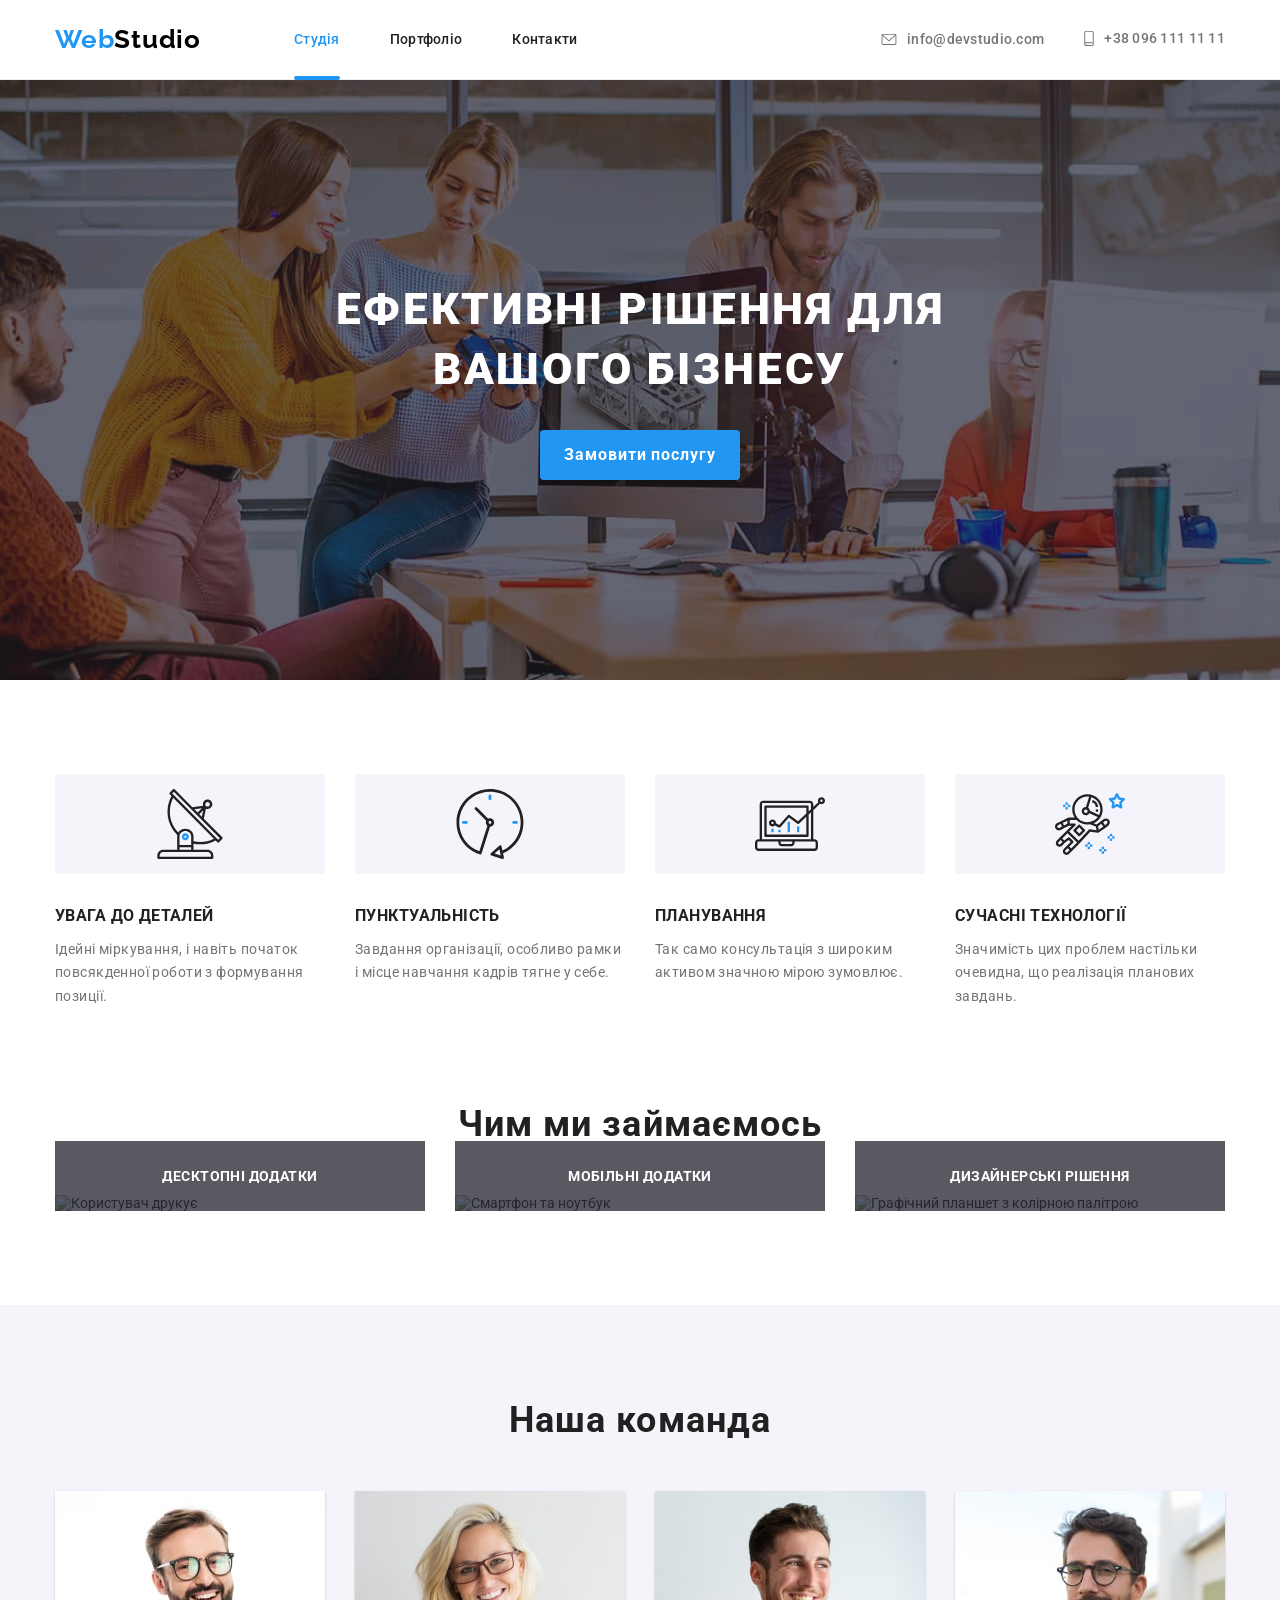
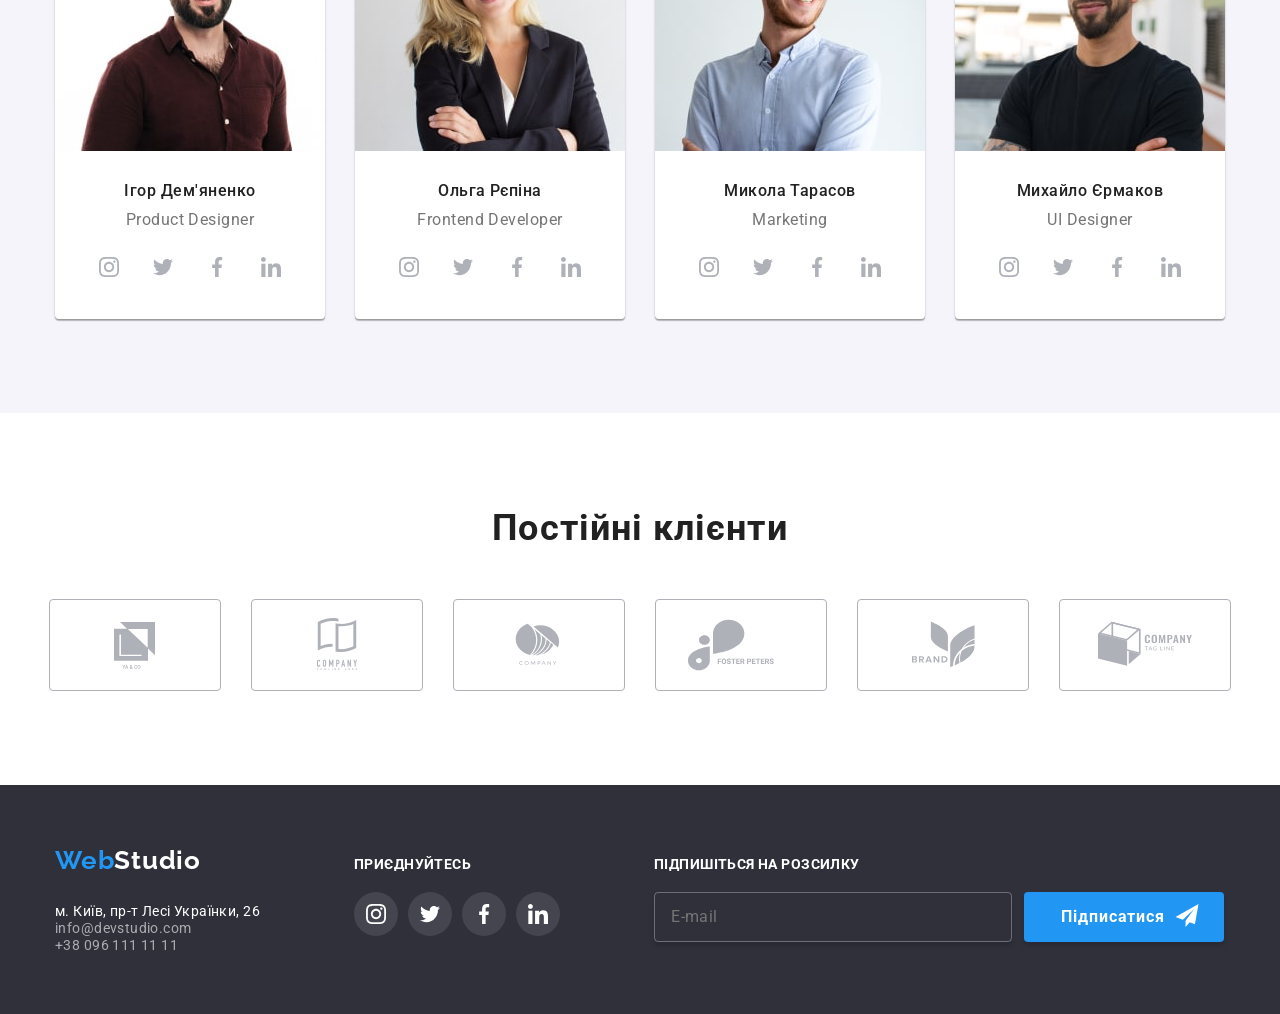
==== commit b376c605: "Merge 5e775b884713f8314d906ce4267317c20d7ca8f5 into efed3c1aa5bef08906f9811b4cfd574de091c05c" ====
--- a/index.html
+++ b/index.html
@@ -3,6 +3,7 @@
 <html>
     <head>
         <meta charset="utf-8">
+        <meta http-equiv="X-UA-Compatible" content="IE=edge" />
         <title>WebStudio</title>
         <meta name="viewport" content="width=device-width, initial-scale=1.0" />
         <link rel="preconnect" href="https://fonts.googleapis.com" />
@@ -14,8 +15,7 @@
     <body>
         <header class="header">
             <div class="container header__container">
-                <a class="header__logo" href = "index.html"><span class="header__logo-web"> Web</span>
-                    <span class="header__logo-studio">Studio</span></a>
+                <a class="header__logo" href = "index.html"><span class="header__logo-web">Web</span><span class="header__logo-studio">Studio</span></a>
                 <nav class="header__nav">
                     <ul class="header__nav-list">
                     <li><a class="header__nav-link active" href = "index.html">Студія</a></li>
@@ -32,6 +32,30 @@
                         <a class="header__contacts-link" href="tel:+380961111111">
                             <svg class="header__tel-icon"><use href="./images/svg/icons.svg#icon-smartphone"></use></svg>+38 096 111 11 11</a>
                     </li>
+                </ul>
+                <button class="mobile_button" type="button" data-menu-button aria-expanded="false">
+                    <svg class="mobile_button-icon">
+                        <use class="mobile_button--close" href="./images/svg/icons.svg#icon-burger-close"></use>
+                        <use class="mobile_button--open" href="./images/svg/icons.svg#icon-burger-open"></use>
+                    </svg>
+                </button>
+            </div>
+            <div class="mobile" data-menu>
+                <nav class="mobile__nav"><ul class="mobile__nav-list">
+                        <li class="mobile__nav-item"><a href="./index.html" class="mobile__nav-link active">Студія</a></li>
+                        <li class="mobile__nav-item"><a href="./portfolio.html" class="mobile__nav-link">Портфоліо</a></li>
+                        <li class="mobile__nav-item"><a href="" class="mobile__nav-link">Контакти</a></li>
+                    </ul>
+                </nav>
+                <ul class="mobile__contacts-list">
+                    <li class="mobile__contacts-item"><a class="mobile__contacts-link link mobile__contacts-link--blue" href="tel:+380961111111">+38 096 111 11 11</a></li>
+                    <li class="mobile__contacts-item"><a class="mobile__contacts-link" href="mailto:info@devstudio.com">info@devstudio.com</a></li>
+                </ul>
+                    <ul class="mobile__social-list">
+                    <li class="mobile__social-item"><a class="mobile__social-link" href="">Instagram</a></li>
+                    <li class="mobile__social-item"><a class="mobile__social-link" href="">Twitter</a></li>
+                    <li class="mobile__social-item"><a class="mobile__social-link" href="">Facebook</a></li>
+                    <li class="mobile__social-item"><a class="mobile__social-link" href="">LinkedIn</a></li>
                 </ul>
             </div>
         </header>
@@ -70,29 +94,16 @@
             </section>
 
             <section class="team">
-                <div class="container">
-                    <h2  class="team__title">Наша команда</h2>
+                <div class="container"><h2 class="team__title">Наша команда</h2>
                     <ul class="team__list">
-                        <li class="team__item"><img src="./images/Igor.jpg" alt="Ігор Дем'яненко" width="264">
+                        <li class="team__item">
+                            <picture>
+                                <source srcset="./images/team/team1-demianenko-270.jpg 1x,./images/team/team1-demianenko-270@2.jpg 2x" media="(min-width: 1200px)" sizes="270px" width="270" height="260" type="image/jpg"/>
+                                <source srcset="./images/team/team1-demianenko-354.jpg 1x,./images/team/team1-demianenko-354@2.jpg 2x" media="(min-width: 768px)" sizes="354px" width="354" height="374" type="image/jpg"/>
+                                <source srcset="./images/team/team1-demianenko-450.jpg 1x,./images/team/team1-demianenko-450@2.jpg 2x" media="(max-width: 767px)" sizes="450px" width="450" height="460" type="image/jpg"/>
+                                <img srcset="./images/team/team1-demianenko-270.jpg 1x, ./images/team/team1-demianenko-270@2.jpg 2x" src="./images/team/team1-demianenko-270.jpg" alt="Фото Ігора Дем'яненка"width="270" height="260"/>
+                            </picture>
                             <div class="team__description"><h3 class="team__description-title">Ігор Дем'яненко</h3><p class="team__description-text">Product Designer</p></div>
-                                <ul class="team__social-list">
-                                    <li class="team__social-item"><a href="https://www.instagram.com" class="team__social-icon" rel="nofollow"><svg class="icon" width="20" height="20"><use href="./images/svg/icons.svg#icon-instagram"></use></svg></a></li>
-                                    <li class="team__social-item"><a href="https://twitter.com" class="team__social-icon" rel="nofollow"><svg class="icon" width="20" height="20"><use href="./images/svg/icons.svg#icon-twitter"></use></svg></a></li>
-                                    <li class="team__social-item"><a href="https://www.facebook.com" class="team__social-icon" rel="nofollow"><svg class="icon" width="20" height="20"><use href="./images/svg/icons.svg#icon-facebook"></use></svg></a></li>
-                                    <li class="team__social-item"><a href="https://www.linkedin.com" class="team__social-icon" rel="nofollow"><svg class="icon" width="20" height="20"><use href="./images/svg/icons.svg#icon-linkedin"></use></svg></a></li>
-                                </ul>
-                        </li>
-                        <li class="team__item"><img src="./images/Olha.jpg" alt="Ольга Репіна" width="264">
-                            <div class="team__description"><h3 class="team__description-title">Ольга Рєпіна</h3><p class="team__description-text">Frontend Developer</p></div>
-                                <ul class="team__social-list">
-                                    <li class="team__social-item"><a href="https://www.instagram.com" class="team__social-icon" rel="nofollow"><svg class="icon" width="20" height="20"><use href="./images/svg/icons.svg#icon-instagram"></use></svg></a></li>
-                                    <li class="team__social-item"><a href="https://twitter.com" class="team__social-icon" rel="nofollow"><svg class="icon" width="20" height="20"><use href="./images/svg/icons.svg#icon-twitter"></use></svg></a></li>
-                                    <li class="team__social-item"><a href="https://www.facebook.com" class="team__social-icon" rel="nofollow"><svg class="icon" width="20" height="20"><use href="./images/svg/icons.svg#icon-facebook"></use></svg></a></li>
-                                    <li class="team__social-item"><a href="https://www.linkedin.com" class="team__social-icon" rel="nofollow"><svg class="icon" width="20" height="20"><use href="./images/svg/icons.svg#icon-linkedin"></use></svg></a></li>
-                                </ul>
-                        </li>
-                        <li class="team__item"><img src="./images/Mykola.jpg" alt="Микола Тарасов" width="264">
-                            <div class="team__description"><h3 class="team__description-title">Микола Тарасов</h3><p class="team__description-text">Marketing</p></div>
                             <ul class="team__social-list">
                                 <li class="team__social-item"><a href="https://www.instagram.com" class="team__social-icon" rel="nofollow"><svg class="icon" width="20" height="20"><use href="./images/svg/icons.svg#icon-instagram"></use></svg></a></li>
                                 <li class="team__social-item"><a href="https://twitter.com" class="team__social-icon" rel="nofollow"><svg class="icon" width="20" height="20"><use href="./images/svg/icons.svg#icon-twitter"></use></svg></a></li>
@@ -100,13 +111,59 @@
                                 <li class="team__social-item"><a href="https://www.linkedin.com" class="team__social-icon" rel="nofollow"><svg class="icon" width="20" height="20"><use href="./images/svg/icons.svg#icon-linkedin"></use></svg></a></li>
                             </ul>
                         </li>
-                        <li class="team__item"><img src="./images/Mihaylo.jpg" alt="Михайло Єрмаков" width="264">
-                            <div class="team__description"><h3 class="team__description-title">Михайло Єрмаков</h3><p class="team__description-text">UI Designer</p></div>
+                        <li class="team__item">
+                            <picture>
+                                <source srcset="./images/team/team2-repina-270.jpg 1x,./images/team/team2-repina-270@2.jpg 2x"media="(min-width: 1200px)" sizes="270px" width="270" height="260" type="image/jpg"/>
+                                <source srcset="./images/team/team2-repina-354.jpg 1x,./images/team/team2-repina-354@2.jpg 2x"media="(min-width: 768px)" sizes="354px" width="354" height="374" type="image/jpg"/>
+                                <source srcset="./images/team/team2-repina-450.jpg 1x,./images/team/team2-repina-450@2.jpg 2x"media="(max-width: 767px)" sizes="450px" width="450" height="460" type="image/jpg"/>
+                                <img srcset="./images/team/team2-repina-270.jpg 1x, ./images/team/team2-repina-270@2.jpg 2x" src="./images/team/team2-repina-270.jpg"alt="Фото Ольги Рєпіни"width="270" height="260"/>
+                            </picture>
+                            <div class="team__description">
+                                    <h3 class="team__description-title">Ольга Рєпіна</h3>
+                                    <p class="team__description-text">Frontend Developer</p>
+                            </div>
                             <ul class="team__social-list">
                                 <li class="team__social-item"><a href="https://www.instagram.com" class="team__social-icon" rel="nofollow"><svg class="icon" width="20" height="20"><use href="./images/svg/icons.svg#icon-instagram"></use></svg></a></li>
                                 <li class="team__social-item"><a href="https://twitter.com" class="team__social-icon" rel="nofollow"><svg class="icon" width="20" height="20"><use href="./images/svg/icons.svg#icon-twitter"></use></svg></a></li>
                                 <li class="team__social-item"><a href="https://www.facebook.com" class="team__social-icon" rel="nofollow"><svg class="icon" width="20" height="20"><use href="./images/svg/icons.svg#icon-facebook"></use></svg></a></li>
                                 <li class="team__social-item"><a href="https://www.linkedin.com" class="team__social-icon" rel="nofollow"><svg class="icon" width="20" height="20"><use href="./images/svg/icons.svg#icon-linkedin"></use></svg></a></li>
+                            </ul>
+                        </li>
+                        <li class="team__item">
+                            <picture>
+                                <source srcset="./images/team/team3-tarasov-270.jpg 1x,./images/team/team3-tarasov-270@2.jpg 2x"media="(min-width: 1200px)" sizes="270px" width="270" height="260" type="image/jpg"/>
+                                <source srcset="./images/team/team3-tarasov-354.jpg 1x,./images/team/team3-tarasov-354@2.jpg 2x"media="(min-width: 768px)" sizes="354px" width="354" height="374" type="image/jpg"/>
+                                <source srcset="./images/team/team3-tarasov-450.jpg 1x,./images/team/team3-tarasov-450@2.jpg 2x"media="(max-width: 767px)" sizes="450px" width="450" height="460" type="image/jpg"/>
+                                <img srcset="./images/team/team3-tarasov-270.jpg 1x, ./images/team/team3-tarasov-270@2.jpg 2x" src="./images/team/team3-tarasov-270.jpg"alt="Фото Миколи Тарасова"width="270" height="260"/>
+                            </picture>
+                            <div class="team__description">
+                                <h3 class="team__description-title">Микола Тарасов</h3>
+                                <p class="team__description-text">Marketing</p>
+                            </div>
+                            <ul class="team__social-list">
+                                <li class="team__social-item"><a href="https://www.instagram.com" class="team__social-icon" rel="nofollow"><svg class="icon" width="20" height="20"><use href="./images/svg/icons.svg#icon-instagram"></use></svg></a></li>
+                                <li class="team__social-item"><a href="https://twitter.com" class="team__social-icon" rel="nofollow"><svg class="icon" width="20" height="20"><use href="./images/svg/icons.svg#icon-twitter"></use></svg></a></li>
+                                <li class="team__social-item"><a href="https://www.facebook.com" class="team__social-icon" rel="nofollow"><svg class="icon" width="20" height="20"><use href="./images/svg/icons.svg#icon-facebook"></use></svg></a></li>
+                                <li class="team__social-item"><a href="https://www.linkedin.com" class="team__social-icon" rel="nofollow"><svg class="icon" width="20" height="20"><use href="./images/svg/icons.svg#icon-linkedin"></use></svg></a></li>
+                            </ul>
+                        </li>
+                        <li class="team__item">
+                            <picture>
+                                <source srcset="./images/team/team4-ermakov-270.jpg 1x,./images/team/team4-ermakov-270@2.jpg 2x" media="(min-width: 1200px)" sizes="270px" width="270" height="260" type="image/jpg"/>
+                                <source srcset="./images/team/team4-ermakov-354.jpg 1x,./images/team/team4-ermakov-354@2.jpg 2x"media="(min-width: 768px)" sizes="354px" width="354" height="374" type="image/jpg"/>
+                                <source srcset="./images/team/team4-ermakov-450.jpg 1x,./images/team/team4-ermakov-450@2.jpg 2x"media="(max-width: 767px)" sizes="450px" width="450" height="460" type="image/jpg"/>
+                                <img srcset="./images/team/team4-ermakov-270.jpg 1x, ./images/team/team4-ermakov-270@2.jpg 2x" src="./images/team/team4-ermakov-270.jpg"alt="Фото Михайла Єрмакова"width="270" height="260"/>
+                            </picture>
+                            <div class="team__description"><h3 class="team__description-title">Михайло Єрмаков</h3><p class="team__description-text">UI Designer</p></div>
+                            <ul class="team__social-list">
+                                <li class="team__social-item"><a href="https://www.instagram.com" class="team__social-icon" rel="nofollow">
+                                    <svg class="icon" width="20" height="20"><use href="./images/svg/icons.svg#icon-instagram"></use></svg></a></li>
+                                <li class="team__social-item"><a href="https://twitter.com" class="team__social-icon" rel="nofollow">
+                                    <svg class="icon" width="20" height="20"><use href="./images/svg/icons.svg#icon-twitter"></use></svg></a></li>
+                                <li class="team__social-item"><a href="https://www.facebook.com" class="team__social-icon" rel="nofollow">
+                                    <svg class="icon" width="20" height="20"><use href="./images/svg/icons.svg#icon-facebook"></use></svg></a></li>
+                                <li class="team__social-item"><a href="https://www.linkedin.com" class="team__social-icon" rel="nofollow">
+                                    <svg class="icon" width="20" height="20"><use href="./images/svg/icons.svg#icon-linkedin"></use></svg></a></li>
                             </ul>
                         </li>
                     </ul>
@@ -188,19 +245,18 @@
                                 <textarea name="comment" id="text" placeholder="Введіть текст" class="modal__form-textarea"></textarea>
                             </div>
                         </div>
-                        <div class="modal__form-checkbox">
-                            <input type="checkbox" name="agree" value="agree" id="agree" class="modal__form--check hide" required>
-                            <label for="agree" class="modal__form--argee">
-                                <span><svg class="check__icon">
-                                <use href="./images/svg/icons.svg#icon-check"></use>
-                            </svg></span> Погоджуюся з розсилкою та приймаю <a href="#" class="modal__form-link"> Умови договору</a> </label> </div>
-                            <input type="submit" class="modal__form-submit" value="Відправити"></input>
-                        </div>
+                        <label class="modal__form-checkbox">
+                            <input class="checkbox" type="checkbox" name="agree" value="agree"/>
+                            <span class="check"><svg class="check__icon"><use href="./images/svg/icons.svg#icon-check"></use></svg></span>
+                            <span>Погоджуюся з розсилкою та приймаю <a class="modal__form-link" href=""> Умови договору</a></span>
+                        </label>
+                        <input type="submit" class="modal__form-submit" value="Відправити"></input>
                     </form>
                 </div>
             </div>
         </div>
      
-      <script src="./js/modal.js"></script>
+        <script src="./js/modal.js"></script>
+        <script src="./js/mobile-nav.js"></script>
     </body>
 </html>
--- a/css/main.min.css
+++ b/css/main.min.css
@@ -1 +1 @@
-body{font-family:"Roboto",sans-serif;font-style:normal;line-height:normal;font-size:14px;font-weight:400;background-color:var(--white)}body.no-scroll{overflow:hidden}body .container{max-width:1200px;padding:0 15px;margin-left:auto;margin-right:auto}body section{padding-top:94px;padding-bottom:94px}h1,h2,h3,h4,h5,h6,p{margin:0}a{text-decoration:none}img{display:block;max-width:100%;height:auto}ul,li{margin:0;padding:0;list-style:none}:root{--brand-color: #2196F3;--brand-color_hover: #188ce8;--black: #000000;--black_lighter: #212121;--gray: #757575;--gray_border: #ECECEC;--white: #FFFFFF;--black_gray: #2F303A;--white_gray: #F5F4FA;--icon_color: #afb1b8}.hide{position:absolute;width:1px;height:1px;margin:-1px;border:0;padding:0;white-space:nowrap;-webkit-clip-path:inset(100%);clip-path:inset(100%);clip:rect(0 0 0 0);overflow:hidden}.logo,.footer__logo,.header__logo{font-family:"Raleway",sans-serif;font-size:26px;font-weight:700;letter-spacing:.78px;display:block;margin-right:93px}.header__logo{padding-top:24px;padding-bottom:25px}.header__logo-web{color:var(--brand-color)}.header__logo-studio{color:var(--black)}.footer__logo{margin-bottom:28px}.footer__logo-web{color:var(--brand-color)}.footer__logo-studio{color:var(--white)}.header{display:block;border-bottom:1px solid var(--gray_border)}.header__container,.header__nav-list,.header__contacts-list{display:flex;align-items:center}.header__nav-list{list-style:none;gap:50px}.header__nav-link{font-weight:500;line-height:171.43%;letter-spacing:.28px;color:var(--black_lighter);padding:32px 0;transition-property:color;transition-duration:250ms;transition-timing-function:cubic-bezier(0.4, 0, 0.2, 1)}.header__nav-link:hover,.header__nav-link:focus{color:var(--brand-color)}.header__nav-list .header__nav-link{position:relative}.header__nav-list .header__nav-link.active::after{content:"";position:absolute;display:block;width:100%;height:4px;border-radius:2px;bottom:-1px;background-color:var(--brand-color)}.header__contacts-list{font-style:normal;margin-left:auto;gap:40px}.header__contacts-link{display:inline-flex;align-items:center;color:var(--gray);font-weight:500;letter-spacing:.28px;padding:32px 0;transition-property:color;transition-duration:250ms;transition-timing-function:cubic-bezier(0.4, 0, 0.2, 1)}.header__contacts-link:hover,.header__contacts-link:focus{color:var(--brand-color)}.header__mail-icon,.header__tel-icon{margin-right:10px;fill:currentColor}.header__mail-icon{width:16px;height:12px}.header__tel-icon{width:10px;height:16px}.header .active{color:var(--brand-color)}.footer{background-color:var(--black_gray);padding-top:60px;padding-bottom:60px}.footer__list{list-style:none}.footer .container{display:flex;align-items:baseline}.footer__social-text,.footer__subscribe-text{color:var(--white);font-weight:700;letter-spacing:.42px;text-transform:uppercase;margin-bottom:20px}.footer__address-item:not(:last-child){margin-bottom:12px}.footer__address-location,.footer__address-tel,.footer__address-mail{line-height:114.29%;letter-spacing:.42px;color:var(--white);transition-property:color;transition-duration:250ms;transition-timing-function:cubic-bezier(0.4, 0, 0.2, 1)}.footer__address-location:hover,.footer__address-tel:hover,.footer__address-mail:hover,.footer__address-location:focus,.footer__address-tel:focus,.footer__address-mail:focus{color:var(--brand-color)}.footer__address-list{font-style:normal}.footer__address-tel,.footer__address-mail{color:rgba(255,255,255,.6)}.footer__address-tel:hover,.footer__address-mail:hover,.footer__address-tel:focus,.footer__address-mail:focus{color:var(--brand-color)}.footer__contacts{margin-right:70px}.footer__social-list{display:flex;width:100%;padding:0 32px 30px;justify-content:space-between;padding:0}.footer__social-list li{width:44px;height:44px}.footer__social-list li:not(:last-child){margin-right:10px}.footer__social-icon{display:flex;width:100%;height:100%;justify-content:center;align-items:center;border-radius:50%;color:var(--icon_color);fill:currentColor;transition-property:all;transition-duration:250ms;transition-timing-function:cubic-bezier(0.4, 0, 0.2, 1);background-color:rgba(255,255,255,.1);color:var(--white)}.footer__social-icon:hover,.footer__social-icon:focus{background-color:var(--brand-color);color:var(--white);outline:none}.footer__subscribe{flex-grow:1;margin-left:94px}.footer__form{display:flex}.footer__form input{padding-left:16px;padding-bottom:15px;padding-top:15px}.footer__form-input{flex-grow:1;font-size:16px;line-height:125%;letter-spacing:.48px;max-height:50px;border-radius:4px;background-color:rgba(33,150,243,0);border:1px solid rgba(255,255,255,.3);box-shadow:0px 4px 4px 0px rgba(0,0,0,.15);color:var(--white)}.footer__form-input:focus{outline:1px solid var(--brand-color)}.footer__form-button{color:var(--white);background-color:var(--brand-color);font-weight:700;font-size:16px;line-height:187.5%;text-align:center;letter-spacing:.96px;box-shadow:0px 4px 4px 0px rgba(0,0,0,.15);border-radius:4px;border:none;cursor:pointer;transition-property:background-color;transition-duration:250ms;transition-timing-function:cubic-bezier(0.4, 0, 0.2, 1);display:inline;align-items:center;position:relative;min-width:200px;margin-left:12px;padding-right:28px;padding-top:10px;padding-bottom:10px}.footer__form-button:hover,.footer__form-button:focus{background-color:var(--brand-color_hover)}.footer__form-icon{position:absolute;fill:var(--white);width:24px;height:24px;margin-left:10px;top:12px}.hero{background-color:var(--black_gray);padding-top:200px;padding-bottom:200px;text-align:center;background-image:linear-gradient(rgba(47, 48, 58, 0.4), rgba(47, 48, 58, 0.4)),url("../images/background_hero.jpg");background-position:center;background-repeat:no-repeat}.hero__title{color:var(--white);text-align:center;font-size:44px;font-weight:900;line-height:136.36%;letter-spacing:2.64px;text-transform:uppercase;max-width:696px;margin-left:auto;margin-right:auto;margin-bottom:30px}.hero__button{color:var(--white);background-color:var(--brand-color);font-weight:700;font-size:16px;line-height:187.5%;text-align:center;letter-spacing:.96px;box-shadow:0px 4px 4px 0px rgba(0,0,0,.15);border-radius:4px;border:none;cursor:pointer;transition-property:background-color;transition-duration:250ms;transition-timing-function:cubic-bezier(0.4, 0, 0.2, 1);padding:10px 24px 10px 24px}.hero__button:hover,.hero__button:focus{background-color:var(--brand-color_hover)}.backdrop{position:fixed;top:0;left:0;width:100%;height:100%;background-color:rgba(0,0,0,.2);opacity:1;transition-duration:250ms;transition-timing-function:cubic-bezier(0.4, 0, 0.2, 1);z-index:1}.backdrop.is-hidden{opacity:0;pointer-events:none}.modal{position:absolute;top:50%;left:50%;transform:translate(-50%, -50%);min-width:528px;min-height:581px;background-color:var(--white);opacity:1;border-radius:4px;box-shadow:0px 2px 1px 0px rgba(0,0,0,.2),0px 1px 1px 0px rgba(0,0,0,.14),0px 1px 3px 0px rgba(0,0,0,.12);transition-duration:250ms;transition-timing-function:cubic-bezier(0.4, 0, 0.2, 1)}.modal__button{display:flex;position:absolute;top:8px;right:8px;width:30px;height:30px;align-items:center;border-radius:50%;background-color:var(--white);border:1px solid rgba(0,0,0,.1);cursor:pointer;transition-property:background-color;transition-duration:250ms;transition-timing-function:cubic-bezier(0.4, 0, 0.2, 1)}.modal__icon{width:18px;height:18px;color:var(--black);fill:currentColor;transition-property:all;transition-duration:250ms;transition-timing-function:cubic-bezier(0.4, 0, 0.2, 1)}.modal__button:hover .modal__icon,.modal__button:focus .modal__icon{color:var(--brand-color)}.modal__window{padding:40px}.modal__window-title{font-weight:700;font-size:20px;text-align:center;letter-spacing:.6px;color:var(--black_lighter);margin-bottom:12px}.modal__form-list{max-width:448px}.modal__form-item{margin-bottom:10px;position:relative}.modal__form-item input{padding-left:42px;font-size:16px}.modal__form-icon{position:absolute;width:18px;height:18px;left:0;margin-top:11px;margin-left:12px;transition-property:fill;transition-duration:250ms;transition-timing-function:cubic-bezier(0.4, 0, 0.2, 1)}.modal__form-input{padding-top:10px;padding-bottom:10px;width:100%;border-radius:4px;border:1px solid rgba(33,33,33,.2);transition-property:outline;transition-duration:250ms;transition-timing-function:cubic-bezier(0.4, 0, 0.2, 1)}.modal__form-input:focus{outline:1px solid var(--brand-color)}.modal__form-input:focus+.modal__form-icon{fill:var(--brand-color)}.modal__form-comment textarea{padding:12px 16px}.modal__form-textarea{resize:none;min-height:120px;min-width:448px;border-radius:4px;border:1px solid rgba(33,33,33,.2);transition-property:outline;transition-duration:250ms;transition-timing-function:cubic-bezier(0.4, 0, 0.2, 1)}.modal__form-textarea:focus{outline:1px solid var(--brand-color)}.modal__form-textarea::-moz-placeholder{font-size:12px;letter-spacing:.12px;color:rgba(117,117,117,.5)}.modal__form-textarea::placeholder{font-size:12px;letter-spacing:.12px;color:rgba(117,117,117,.5)}.modal__form::-moz-placeholder{font-size:12px;letter-spacing:.12px;color:var(--black)}.modal__form::placeholder{font-size:12px;letter-spacing:.12px;color:var(--black)}.modal__form-label{display:inline-block;font-size:12px;letter-spacing:.12px;color:var(--gray);margin-bottom:4px}.modal__form-checkbox{margin-top:20px}.modal__form--argee{display:flex;justify-content:center;align-items:center;line-height:171.43%;letter-spacing:.42px;color:var(--gray);cursor:pointer}.modal__form--argee span{display:flex;width:16px;height:15px;border:2px solid var(--black);border-radius:2px;margin-right:8px;fill:rgba(0,0,0,0);transition-duration:250ms;transition-timing-function:cubic-bezier(0.4, 0, 0.2, 1)}.modal__form--check:checked+.modal__form--argee span{background-color:var(--brand-color);border:none;fill:var(--white);transition-duration:250ms;transition-timing-function:cubic-bezier(0.4, 0, 0.2, 1)}.modal__form-link{line-height:171.43%;letter-spacing:.42px;text-decoration-line:underline;color:var(--brand-color);margin-left:5px}.modal__form-submit{color:var(--white);background-color:var(--brand-color);font-weight:700;font-size:16px;line-height:187.5%;text-align:center;letter-spacing:.96px;box-shadow:0px 4px 4px 0px rgba(0,0,0,.15);border-radius:4px;border:none;cursor:pointer;transition-property:background-color;transition-duration:250ms;transition-timing-function:cubic-bezier(0.4, 0, 0.2, 1);display:flex;margin-left:auto;margin-right:auto;padding:10px 52px 10px 52px;margin-top:30px}.modal__form-submit:hover,.modal__form-submit:focus{background-color:var(--brand-color_hover)}.check__icon{width:16px;height:15px}section.features{padding-top:94px;padding-bottom:0px}.features__list{background-color:var(--white);display:flex;gap:30px}.features__title{color:var(--black_lighter);font-weight:700;letter-spacing:.42px;text-transform:uppercase;margin-bottom:10px}.features__text{color:var(--gray);line-height:171.43%;letter-spacing:.42px;max-width:270px}.features__icon{display:flex;justify-content:center;align-items:center;padding:25px 100px;margin-bottom:30px;background-color:var(--white_gray);border-radius:4px}.works__title{color:var(--black_lighter);font-size:36px;font-weight:700;letter-spacing:1.08px;text-align:center;margin-bottom:50px}.works__list{display:flex;gap:30px}.works__item{position:relative;width:calc((100% - 60px)/3)}.works__text{position:absolute;bottom:0%;width:100%;padding-top:27px;padding-bottom:27px;background-color:rgba(47,48,58,.8);font-weight:700;text-align:center;letter-spacing:.42px;text-transform:uppercase;color:var(--white)}.team{background-color:var(--white_gray)}.team__title{color:var(--black_lighter);font-size:36px;font-weight:700;letter-spacing:1.08px;text-align:center;margin-bottom:50px}.team__list{background-color:var(--white_gray);display:flex;gap:30px}.team__item{background-color:var(--white);box-shadow:0px 2px 1px 0px rgba(0,0,0,.2),0px 1px 1px 0px rgba(0,0,0,.14),0px 1px 3px 0px rgba(0,0,0,.12);border-radius:0px 0px 4px 4px}.team__description{padding-top:30px;padding-bottom:16px}.team__description-title{color:var(--black_lighter);text-align:center;font-size:16px;font-weight:500;letter-spacing:.48px;margin-bottom:10px}.team__description-text{color:var(--gray);text-align:center;font-size:16px;letter-spacing:.48px}.team__social-list{display:flex;width:100%;padding:0 32px 30px;justify-content:space-between}.team__social-list li{width:44px;height:44px}.team__social-icon{display:flex;width:100%;height:100%;justify-content:center;align-items:center;border-radius:50%;color:var(--icon_color);fill:currentColor;transition-property:all;transition-duration:250ms;transition-timing-function:cubic-bezier(0.4, 0, 0.2, 1)}.team__social-icon:hover,.team__social-icon:focus{background-color:var(--brand-color);color:var(--white);outline:none}.clients__title{color:var(--black_lighter);text-align:center;font-size:36px;font-weight:700;letter-spacing:1.08px;margin-bottom:50px}.clients__list{display:flex;gap:30px}.clients__link{display:flex;justify-content:center;align-items:center;max-width:170px;max-height:92px;padding:16px 32px;color:var(--icon_color);border:1px solid currentColor;border-radius:4px;transition-property:all;transition-duration:250ms;transition-timing-function:cubic-bezier(0.4, 0, 0.2, 1)}.clients__link:hover,.clients__link:focus{color:var(--brand-color);outline:none}.clients__logo{display:block;fill:currentColor}.filter__list{display:flex;justify-content:center;flex-wrap:wrap;gap:8px;margin-bottom:50px}.filter__button{font-weight:500;font-size:16px;line-height:162.5%;text-align:center;letter-spacing:.48px;border:none;background-color:var(--white_gray);border-radius:4px;cursor:pointer;padding:6px 22px 6px 22px;transition-property:color,background-color,box-shadow;transition-duration:250ms;transition-timing-function:cubic-bezier(0.4, 0, 0.2, 1)}.filter__button:focus,.filter__button:hover{color:var(--white);background-color:var(--brand-color);box-shadow:0px 2px 2px 0px rgba(0,0,0,.12),0px 1px 2px 0px rgba(0,0,0,.08),0px 3px 1px 0px rgba(0,0,0,.1);border-radius:4px}.projects__button{border:none;background-color:var(--white);cursor:pointer}.projects__description{padding:20px 24px}.projects__description-title{font-size:18px;font-weight:700;line-height:200%;letter-spacing:1.08px;color:var(--black_lighter)}.projects__description-text{font-size:16px;line-height:187.5%;letter-spacing:.48px;color:var(--gray)}.projects__list{background-color:var(--white);display:flex;flex-wrap:wrap;gap:30px}.projects__item{background-color:var(--white);border:1px solid #eee;width:calc((100% - 60px)/3);transition-property:box-shadow;transition-duration:250ms;transition-timing-function:cubic-bezier(0.4, 0, 0.2, 1)}.projects__item:hover,.projects__item:focus{background-color:var(--white);border:1px solid #eee;box-shadow:1px 4px 6px 0px rgba(0,0,0,.16),0px 4px 4px 0px rgba(0,0,0,.06),0px 1px 1px 0px rgba(0,0,0,.12)}.projects__img{position:relative;overflow:hidden}.projects__overlay{position:absolute;top:0;left:0;transform:translateY(100%);transition-timing-function:cubic-bezier(0.4, 0, 0.2, 1);transition-duration:250ms;opacity:.9;transition-property:transform}.projects__item:hover .projects__overlay,.projects__item:focus .projects__overlay{transform:translateY(0)}.projects__overlay-text{font-size:18px;line-height:155.56%;letter-spacing:.54px;color:var(--white);padding:63px 24px;background-color:rgba(33,150,243,.9)}/*# sourceMappingURL=main.min.css.map */+body{font-family:"Roboto",sans-serif;font-style:normal;line-height:normal;font-size:14px;font-weight:400;background-color:var(--white)}body.no-scroll{overflow:hidden}body .container{padding:0 15px;margin-left:auto;margin-right:auto}@media screen and (min-width: 480px){body .container{max-width:480px}}@media screen and (min-width: 768px){body .container{max-width:768px}}@media screen and (min-width: 1200px){body .container{max-width:1200px}}body section{padding-top:60px;padding-bottom:60px}@media screen and (min-width: 1200px){body section{padding-top:94px;padding-bottom:94px}}h1,h2,h3,h4,h5,h6,p{margin:0}a{text-decoration:none}img{display:block;max-width:100%;height:auto}ul,li{margin:0;padding:0;list-style:none}:root{--brand-color: #2196F3;--brand-color_hover: #188ce8;--black: #000000;--black_lighter: #212121;--gray: #757575;--gray_border: #ECECEC;--white: #FFFFFF;--black_gray: #2F303A;--white_gray: #F5F4FA;--icon_color: #afb1b8}.hide{position:absolute;width:1px;height:1px;margin:-1px;border:0;padding:0;white-space:nowrap;-webkit-clip-path:inset(100%);clip-path:inset(100%);clip:rect(0 0 0 0);overflow:hidden}.logo,.footer__logo,.header__logo{font-family:"Raleway",sans-serif;font-size:26px;font-weight:700;letter-spacing:.78px;display:block}@media screen and (max-width: 479px){.header__logo{padding-top:14px;padding-bottom:15px;font-size:24px;letter-spacing:.72px;margin-right:0px;margin-left:0px}}@media screen and (min-width: 480px){.header__logo{padding-top:14px;padding-bottom:15px;font-size:24px;letter-spacing:.72px;margin-right:0px;margin-left:0px}}@media screen and (min-width: 768px){.header__logo{padding-top:24px;padding-bottom:25px;font-size:24px;letter-spacing:.72px;margin-right:88px;margin-left:0px}}@media screen and (min-width: 1200px){.header__logo{padding-top:24px;padding-bottom:25px;font-size:26px;letter-spacing:.78px;margin-right:93px;margin-left:0px}}.header__logo-web{color:var(--brand-color)}.header__logo-studio{color:var(--black)}.footer__logo{margin-bottom:28px}@media screen and (max-width: 479px){.footer__logo{font-size:24px;letter-spacing:.72px}}@media screen and (min-width: 480px){.footer__logo{font-size:24px;letter-spacing:.72px}}@media screen and (min-width: 768px){.footer__logo{font-size:24px;letter-spacing:.72px}}@media screen and (min-width: 1200px){.footer__logo{font-size:26px;letter-spacing:.78px}}.footer__logo-web{color:var(--brand-color)}.footer__logo-studio{color:var(--white)}.header{display:block;border-bottom:1px solid var(--gray_border)}.header__container,.header__nav-list,.header__contacts-list{display:flex;justify-content:space-between;align-items:center}@media screen and (min-width: 480px){.header .container{max-width:100%}}@media screen and (min-width: 768px){.header .container{max-width:768px}}@media screen and (min-width: 1200px){.header .container{max-width:1200px}}@media screen and (min-width: 768px){.header__container{padding:0}}@media screen and (min-width: 1200px){.header__container{padding:0}}@media screen and (min-width: 480px){.header__nav-list,.header__contacts-list{display:none}}@media screen and (max-width: 479px){.header__nav-list,.header__contacts-list{display:none}}@media screen and (min-width: 768px){.header__nav{display:flex;margin:0px}}.header__nav-list{list-style:none;gap:50px}@media screen and (min-width: 768px){.header__nav-list{display:flex}}.header__nav-link{font-weight:500;line-height:171.43%;letter-spacing:.28px;color:var(--black_lighter);padding:32px 0;transition-property:color;transition-duration:250ms;transition-timing-function:cubic-bezier(0.4, 0, 0.2, 1)}.header__nav-link:hover,.header__nav-link:focus{color:var(--brand-color)}.header__nav-list .header__nav-link{position:relative}.header__nav-list .header__nav-link.active::after{content:"";position:absolute;display:block;width:100%;height:4px;border-radius:2px;background-color:var(--brand-color)}@media screen and (min-width: 768px){.header__nav-list .header__nav-link.active::after{bottom:1px}}@media screen and (min-width: 1200px){.header__nav-list .header__nav-link.active::after{bottom:-1px}}.header__contacts-list{font-style:normal;margin-left:auto}@media screen and (min-width: 768px){.header__contacts-list{margin-left:auto;margin-right:0px;display:flex;align-items:flex-start;flex-direction:column;gap:10px}}@media screen and (min-width: 1200px){.header__contacts-list{margin-right:0px;flex-direction:row;align-items:center;gap:40px}}.header__contacts-link{display:inline-flex;align-items:center;color:var(--gray);font-weight:500;letter-spacing:.28px;padding:32px 0;transition-property:color;transition-duration:250ms;transition-timing-function:cubic-bezier(0.4, 0, 0.2, 1)}@media screen and (min-width: 768px){.header__contacts-link{font-size:12px;padding:0px}}@media screen and (min-width: 1200px){.header__contacts-link{font-size:inherit}}.header__contacts-link:hover,.header__contacts-link:focus{color:var(--brand-color)}.header__mail-icon,.header__tel-icon{margin-right:10px;fill:currentColor}.header__mail-icon{width:16px;height:12px}.header__tel-icon{width:10px;height:16px}.header .active{color:var(--brand-color)}.mobile_button{position:relative;padding:0;border:none;background-color:rgba(0,0,0,0);z-index:100;cursor:pointer}@media screen and (max-width: 479px){.mobile_button{margin-right:0px;margin-left:0px}}@media screen and (min-width: 480px){.mobile_button{margin-right:0px;margin-left:0px}}@media screen and (min-width: 768px){.mobile_button{display:none}}@media screen and (min-width: 1200px){.mobile_button{display:none}}.mobile_button-icon{width:40px;height:40px;transition-property:all;transition-duration:250ms;transition-timing-function:cubic-bezier(0.4, 0, 0.2, 1)}.mobile_button:hover .mobile_button-icon,.mobile_button:focus .mobile_button-icon{fill:var(--brand-color)}.mobile_button--close{opacity:0}.mobile_button.is-open .mobile_button--close{opacity:1}.mobile_button.is-open .mobile_button--open{opacity:0}.mobile{display:flex;flex-direction:column;position:fixed;background-color:#fff;width:100%;height:100%;top:0;left:0;padding:48px 40px;z-index:20;transform:translateX(100%);transition-duration:250ms;transition-timing-function:cubic-bezier(0.4, 0, 0.2, 1)}@media screen and (min-width: 768px){.mobile{display:none}}@media screen and (min-width: 1200px){.mobile{display:none}}.mobile.is-open{transform:translateX(0)}.mobile__nav-item:not(:last-child){margin-bottom:32px}.mobile__contacts-list{margin-bottom:64px;margin-top:auto}.mobile__contacts-item:not(:last-child){margin-bottom:32px}.mobile__nav-link{font-weight:500;font-size:40px;letter-spacing:.8px;color:var(--black_lighter);transition-property:color;transition-duration:250ms;transition-timing-function:cubic-bezier(0.4, 0, 0.2, 1)}.mobile__nav-link:hover,.mobile__nav-link:focus{color:var(--brand-color)}.mobile__contacts-link{font-weight:500;font-size:24px;letter-spacing:.48px;color:var(--gray);transition-property:color;transition-duration:250ms;transition-timing-function:cubic-bezier(0.4, 0, 0.2, 1)}.mobile__contacts-link:hover,.mobile__contacts-link:focus{color:var(--brand-color)}.mobile__contacts-link--blue{font-size:34px;font-weight:500;letter-spacing:.68px;color:var(--brand-color)}.mobile__social-list{display:flex;flex-wrap:wrap}.mobile__social-item{display:flex}.mobile__social-item:not(:last-child){margin-right:10px}.mobile__social-item:not(:last-child)::after{content:"";width:1px;height:100%;margin-left:10px;background-color:rgba(33,33,33,.2);display:block}.mobile__social-link{font-weight:500;font-size:18px;line-height:1.22;letter-spacing:.36px;color:var(--brand-color)}.footer{background-color:var(--black_gray);padding-top:60px;padding-bottom:60px}.footer__list{list-style:none}.footer .container{text-align:center}@media screen and (min-width: 768px){.footer .container{display:flex;justify-content:space-between;flex-wrap:wrap}}@media screen and (min-width: 1200px){.footer .container{flex-wrap:nowrap;text-align:start;align-items:baseline}}.footer__social-text,.footer__subscribe-text{color:var(--white);font-weight:700;letter-spacing:.42px;text-transform:uppercase;margin-bottom:20px}.footer__address-item:not(:last-child){margin-bottom:12px}.footer__address-location,.footer__address-tel,.footer__address-mail{line-height:114.29%;letter-spacing:.42px;color:var(--white);transition-property:color;transition-duration:250ms;transition-timing-function:cubic-bezier(0.4, 0, 0.2, 1)}.footer__address-location:hover,.footer__address-tel:hover,.footer__address-mail:hover,.footer__address-location:focus,.footer__address-tel:focus,.footer__address-mail:focus{color:var(--brand-color)}.footer__address-list{font-style:normal}.footer__address-tel,.footer__address-mail{color:rgba(255,255,255,.6)}.footer__address-tel:hover,.footer__address-mail:hover,.footer__address-tel:focus,.footer__address-mail:focus{color:var(--brand-color)}.footer__contacts{margin-bottom:60px}@media screen and (min-width: 768px){.footer__contacts{flex-basis:50%;margin-left:0px;margin-right:0px}}@media screen and (min-width: 1200px){.footer__contacts{flex-basis:content;margin-right:94px;margin-bottom:0px}}.footer__social{margin-bottom:60px}.footer__social-list{display:flex;flex-wrap:wrap;width:100%;padding-bottom:24px;justify-content:center;gap:10px;justify-content:center;padding:0}@media screen and (min-width: 1200px){.footer__social-list{padding-bottom:30px}}.footer__social-list li{width:44px;height:44px}@media screen and (min-width: 768px){.footer__social-list{padding:0px}}@media screen and (min-width: 1200px){.footer__social-list{padding:0px}}@media screen and (min-width: 768px){.footer__social{flex-basis:50%;margin-bottom:0px;margin-left:0px;margin-right:0px}}@media screen and (min-width: 1200px){.footer__social{flex-basis:content;margin-right:94px;margin-bottom:0px}}.footer__social-icon{display:flex;width:100%;height:100%;justify-content:center;align-items:center;border-radius:50%;color:var(--icon_color);fill:currentColor;transition-property:all;transition-duration:250ms;transition-timing-function:cubic-bezier(0.4, 0, 0.2, 1);background-color:rgba(255,255,255,.1);color:var(--white)}.footer__social-icon:hover,.footer__social-icon:focus{background-color:var(--brand-color);color:var(--white);outline:none}.footer__subscribe{flex-grow:1}.footer__form{display:flex;flex-direction:column}@media screen and (min-width: 1200px){.footer__form{flex-direction:row}}.footer__form input{padding-left:16px;padding-bottom:15px;padding-top:15px}.footer__form-input{width:100%;max-width:450px;flex-grow:1;font-size:16px;line-height:125%;letter-spacing:.48px;max-height:50px;border-radius:4px;background-color:rgba(33,150,243,0);border:1px solid rgba(255,255,255,.3);box-shadow:0px 4px 4px 0px rgba(0,0,0,.15);color:var(--white);margin-bottom:20px;margin-left:auto;margin-right:auto}.footer__form-input:focus{outline:1px solid var(--brand-color)}@media screen and (min-width: 1200px){.footer__form-input{margin:0px;max-width:358px}}.footer__form-button{color:var(--white);background-color:var(--brand-color);font-weight:700;font-size:16px;line-height:187.5%;text-align:center;letter-spacing:.96px;box-shadow:0px 4px 4px 0px rgba(0,0,0,.15);border-radius:4px;border:none;cursor:pointer;transition-property:background-color;transition-duration:250ms;transition-timing-function:cubic-bezier(0.4, 0, 0.2, 1);display:inline;align-items:center;position:relative;min-width:200px;padding-right:28px;padding-top:10px;padding-bottom:10px;max-height:50px;margin-left:auto;margin-right:auto}.footer__form-button:hover,.footer__form-button:focus{background-color:var(--brand-color_hover)}@media screen and (max-width: 245px){.footer__form-button{width:100%;min-width:0px;padding-right:0px;padding-left:0px}}@media screen and (min-width: 1200px){.footer__form-button{max-height:50px;margin-left:12px;margin-right:0px}}.footer__form-icon{position:absolute;fill:var(--white);width:24px;height:24px;margin-left:10px;top:12px}@media screen and (max-width: 245px){.footer__form-icon{display:none}}.hero{background-color:var(--black_gray);text-align:center;background-image:linear-gradient(rgba(47, 48, 58, 0.4), rgba(47, 48, 58, 0.4)),url("../images/hero/hero-480.jpg");background-position:center;background-repeat:no-repeat;background-size:cover;padding:118px 0}@media screen and (min-device-pixel-ratio: 2),screen and (-moz-min-device-pixel-ratio: 2),screen and (-webkit-min-device-pixel-ratio: 2),screen and (min-resolution: 192dpi),screen and (min-resolution: 2dppx){.hero{padding:118px 0;background-image:linear-gradient(rgba(47, 48, 58, 0.4), rgba(47, 48, 58, 0.4)),url(../images/hero/hero-480@2.jpg)}}@media screen and (min-width: 768px){.hero{padding:118px 0;background-image:linear-gradient(rgba(47, 48, 58, 0.4), rgba(47, 48, 58, 0.4)),url(../images/hero/hero-768.jpg)}}@media screen and (min-width: 768px)and (min-device-pixel-ratio: 2),screen and (min-width: 768px)and (-moz-min-device-pixel-ratio: 2),screen and (min-width: 768px)and (-webkit-min-device-pixel-ratio: 2),screen and (min-width: 768px)and (min-resolution: 192dpi),screen and (min-width: 768px)and (min-resolution: 2dppx){.hero{background-image:linear-gradient(rgba(47, 48, 58, 0.4), rgba(47, 48, 58, 0.4)),url(../images/hero/hero-768@2.jpg)}}@media screen and (min-width: 1200px){.hero{padding:200px 0;background-image:linear-gradient(rgba(47, 48, 58, 0.4), rgba(47, 48, 58, 0.4)),url(../images/hero/hero-1600.jpg)}}@media screen and (min-width: 1200px)and (min-device-pixel-ratio: 2),screen and (min-width: 1200px)and (-moz-min-device-pixel-ratio: 2),screen and (min-width: 1200px)and (-webkit-min-device-pixel-ratio: 2),screen and (min-width: 1200px)and (min-resolution: 192dpi),screen and (min-width: 1200px)and (min-resolution: 2dppx){.hero{background-image:linear-gradient(rgba(47, 48, 58, 0.4), rgba(47, 48, 58, 0.4)),url(../images/hero/hero-1600@2.jpg)}}.hero__title{color:var(--white);text-align:center;font-size:26px;font-weight:900;line-height:161.54%;letter-spacing:1.56px;text-transform:uppercase;max-width:360px;margin-bottom:30px;margin-left:auto;margin-right:auto}@media screen and (min-width: 1200px){.hero__title{max-width:696px;font-size:44px;font-weight:900;line-height:136.36%;letter-spacing:2.64px}}.hero__button{color:var(--white);background-color:var(--brand-color);font-weight:700;font-size:16px;line-height:187.5%;text-align:center;letter-spacing:.96px;box-shadow:0px 4px 4px 0px rgba(0,0,0,.15);border-radius:4px;border:none;cursor:pointer;transition-property:background-color;transition-duration:250ms;transition-timing-function:cubic-bezier(0.4, 0, 0.2, 1);padding:10px 24px 10px 24px}.hero__button:hover,.hero__button:focus{background-color:var(--brand-color_hover)}.backdrop{position:fixed;top:0;left:0;width:100%;height:100%;background-color:rgba(0,0,0,.2);opacity:1;transition-duration:250ms;transition-timing-function:cubic-bezier(0.4, 0, 0.2, 1);z-index:9999}.backdrop.is-hidden{opacity:0;pointer-events:none}.backdrop.is-hidden .modal{transform:translate(-50%, -50%) scale(0)}.modal{position:absolute;top:50%;left:50%;transform:translate(-50%, -50%) scale(1);width:100%;max-width:450px;min-height:609px;background-color:var(--white);opacity:1;border-radius:4px;box-shadow:0px 2px 1px 0px rgba(0,0,0,.2),0px 1px 1px 0px rgba(0,0,0,.14),0px 1px 3px 0px rgba(0,0,0,.12);transition-duration:250ms;transition-timing-function:cubic-bezier(0.4, 0, 0.2, 1)}@media screen and (min-width: 1200px){.modal{min-width:528px;min-height:581px}}.modal__button{display:flex;position:absolute;top:8px;right:8px;width:30px;height:30px;align-items:center;border-radius:50%;background-color:var(--white);border:1px solid rgba(0,0,0,.1);cursor:pointer;transition-property:background-color;transition-duration:250ms;transition-timing-function:cubic-bezier(0.4, 0, 0.2, 1)}.modal__icon{width:18px;height:18px;color:var(--black);fill:currentColor;transition-property:all;transition-duration:250ms;transition-timing-function:cubic-bezier(0.4, 0, 0.2, 1)}.modal__button:hover .modal__icon,.modal__button:focus .modal__icon{color:var(--brand-color)}.modal__window{padding:40px}.modal__window-title{font-weight:700;font-size:20px;text-align:center;letter-spacing:.6px;color:var(--black_lighter);margin-bottom:12px}@media screen and (min-width: 480px){.modal__window-title{max-width:370px}}@media screen and (min-width: 768px){.modal__window-title{max-width:370px}}@media screen and (min-width: 1200px){.modal__window-title{max-width:448px}}.modal__form-list{max-width:370px}@media screen and (min-width: 1200px){.modal__form-list{max-width:448px}}.modal__form-item{margin-bottom:10px;position:relative}.modal__form-item input{padding-left:42px;font-size:16px}.modal__form-icon{position:absolute;width:18px;height:18px;left:0;margin-top:11px;margin-left:12px;transition-property:fill;transition-duration:250ms;transition-timing-function:cubic-bezier(0.4, 0, 0.2, 1)}.modal__form-input{padding-top:10px;padding-bottom:10px;width:100%;border-radius:4px;border:1px solid rgba(33,33,33,.2);transition-property:outline;transition-duration:250ms;transition-timing-function:cubic-bezier(0.4, 0, 0.2, 1)}.modal__form-input:focus{outline:1px solid var(--brand-color)}.modal__form-input:focus+.modal__form-icon{fill:var(--brand-color)}.modal__form-comment textarea{padding:12px 16px}.modal__form-textarea{resize:none;min-height:120px;width:100%;max-width:370px;border-radius:4px;border:1px solid rgba(33,33,33,.2);transition-property:outline;transition-duration:250ms;transition-timing-function:cubic-bezier(0.4, 0, 0.2, 1)}@media screen and (min-width: 1200px){.modal__form-textarea{min-width:448px}}.modal__form-textarea:focus{outline:1px solid var(--brand-color)}.modal__form-textarea::-moz-placeholder{font-size:12px;letter-spacing:.12px;color:rgba(117,117,117,.5)}.modal__form-textarea::placeholder{font-size:12px;letter-spacing:.12px;color:rgba(117,117,117,.5)}.modal__form::-moz-placeholder{font-size:12px;letter-spacing:.12px;color:var(--black)}.modal__form::placeholder{font-size:12px;letter-spacing:.12px;color:var(--black)}.modal__form-label{display:inline-block;font-size:12px;letter-spacing:.12px;color:var(--gray);margin-bottom:4px}.modal__form-checkbox{display:flex;justify-content:center;align-items:center;font-size:12px;line-height:171.43%;letter-spacing:.36px;color:var(--gray);cursor:pointer;margin-top:20px}@media screen and (min-width: 1200px){.modal__form-checkbox{font-size:inherit;letter-spacing:.42px}}.modal__form-link{font-size:12px;line-height:171.43%;letter-spacing:.36px;text-decoration-line:underline;color:var(--brand-color)}@media screen and (min-width: 1200px){.modal__form-link{font-size:inherit;letter-spacing:.42px}}.modal__form-submit{color:var(--white);background-color:var(--brand-color);font-weight:700;font-size:16px;line-height:187.5%;text-align:center;letter-spacing:.96px;box-shadow:0px 4px 4px 0px rgba(0,0,0,.15);border-radius:4px;border:none;cursor:pointer;transition-property:background-color;transition-duration:250ms;transition-timing-function:cubic-bezier(0.4, 0, 0.2, 1);display:flex;margin-left:auto;margin-right:auto;padding:10px 52px 10px 52px;margin-top:30px}.modal__form-submit:hover,.modal__form-submit:focus{background-color:var(--brand-color_hover)}@media screen and (max-width: 280px){.modal__form-submit{width:100%;padding-right:18.57%;padding-left:18.57%}}.check__icon{width:16px;height:15px}.checkbox{position:absolute;width:1px;height:1px;margin:-1px;padding:0;overflow:hidden;border:0;clip:rect(0 0 0 0);transition:border 250ms cubic-bezier(0.4, 0, 0.2, 1)}.check{display:flex;width:16px;height:15px;border:2px solid var(--black);border-radius:2px;margin-right:8px;fill:rgba(0,0,0,0);transition-duration:250ms;transition-timing-function:cubic-bezier(0.4, 0, 0.2, 1)}.checkbox:checked+.check{background-color:var(--brand-color);border:none;fill:var(--white);transition-duration:250ms;transition-timing-function:cubic-bezier(0.4, 0, 0.2, 1)}section.features{padding-top:60px;padding-bottom:60px;margin:auto}@media screen and (min-width: 1200px){section.features{padding-top:94px;padding-bottom:0px}}.features__list{background-color:var(--white);display:flex;justify-content:center;flex-wrap:wrap;gap:30px}@media screen and (min-width: 768px){.features__list{flex-wrap:wrap;justify-content:center}}@media screen and (min-width: 1200px){.features__list{flex-wrap:nowrap;justify-content:center}}@media screen and (min-width: 480px){.features__item{max-width:450px;margin:0px}}@media screen and (min-width: 768px){.features__item{flex-basis:calc((100% - 60px)/2);max-width:354px;margin:0px}}@media screen and (min-width: 1200px){.features__item{flex-basis:calc((100% - 90px)/4);max-width:270px;margin:0px}}.features__title{color:var(--black_lighter);font-weight:700;letter-spacing:.42px;text-transform:uppercase;text-align:center;margin-bottom:10px}@media screen and (min-width: 768px){.features__title{text-align:start}}@media screen and (min-width: 1200px){.features__title{text-align:start}}.features__text{color:var(--gray);line-height:171.43%;letter-spacing:.42px;width:100%}@media screen and (min-width: 1200px){.features__text{max-width:270px}}.features__icon{display:flex;justify-content:center;align-items:center;width:100%;height:100px;padding:25px 100px;margin-bottom:30px;background-color:var(--white_gray);border-radius:4px}.works{display:none}@media screen and (min-width: 1200px){.works{display:block}}.works__title{color:var(--black_lighter);font-size:36px;font-weight:700;letter-spacing:1.08px;text-align:center;margin-bottom:50px}.works__list{display:flex;gap:30px}.works__item{position:relative;width:calc((100% - 60px)/3)}.works__text{position:absolute;bottom:0%;width:100%;padding-top:27px;padding-bottom:27px;background-color:rgba(47,48,58,.8);font-weight:700;text-align:center;letter-spacing:.42px;text-transform:uppercase;color:var(--white)}.team{background-color:var(--white_gray)}.team__title{color:var(--black_lighter);font-size:28px;font-weight:700;letter-spacing:.84px;text-align:center;margin-bottom:30px}@media screen and (min-width: 1200px){.team__title{font-size:36px;letter-spacing:1.08px;margin-bottom:50px}}.team__list{background-color:var(--white_gray);display:flex;justify-content:center;flex-wrap:wrap;gap:30px}@media screen and (min-width: 768px){.team__list{flex-wrap:wrap;justify-content:center}}@media screen and (min-width: 1200px){.team__list{flex-wrap:nowrap;align-items:center;justify-content:center}}.team__item{background-color:var(--white);box-shadow:0px 2px 1px 0px rgba(0,0,0,.2),0px 1px 1px 0px rgba(0,0,0,.14),0px 1px 3px 0px rgba(0,0,0,.12);border-radius:0px 0px 4px 4px}@media screen and (min-width: 480px){.team__item{max-width:450px;max-height:622px}}@media screen and (min-width: 768px){.team__item{flex-basis:calc((100% - 30px)/2);max-width:354px;max-height:536px}}@media screen and (min-width: 1200px){.team__item{max-width:270px;max-height:428px}}.team__description{padding-top:30px;padding-bottom:16px}.team__description-title{color:var(--black_lighter);text-align:center;font-size:16px;font-weight:500;letter-spacing:.48px;margin:auto;margin-bottom:10px}.team__description-text{color:var(--gray);text-align:center;font-size:16px;letter-spacing:.48px}.team__social-list{display:flex;flex-wrap:wrap;width:100%;padding-bottom:24px;justify-content:center;gap:10px}@media screen and (min-width: 1200px){.team__social-list{padding-bottom:30px}}.team__social-list li{width:44px;height:44px}.team__social-icon{display:flex;width:100%;height:100%;justify-content:center;align-items:center;border-radius:50%;color:var(--icon_color);fill:currentColor;transition-property:all;transition-duration:250ms;transition-timing-function:cubic-bezier(0.4, 0, 0.2, 1)}.team__social-icon:hover,.team__social-icon:focus{background-color:var(--brand-color);color:var(--white);outline:none}.clients__title{color:var(--black_lighter);text-align:center;font-size:28px;font-weight:700;letter-spacing:.84px;margin-bottom:30px}@media screen and (min-width: 1200px){.clients__title{font-size:36px;letter-spacing:1.08px;margin-bottom:50px}}.clients__list{display:flex;justify-content:center;align-items:center;gap:30px;flex-wrap:wrap;max-width:480px}@media screen and (min-width: 768px){.clients__list{flex-wrap:wrap;justify-content:center;max-width:768px}}@media screen and (min-width: 1200px){.clients__list{flex-wrap:nowrap;align-items:center;justify-content:center;max-width:1200px}}.clients__link{display:flex;justify-content:center;align-items:center;max-height:92px;padding:16px 32px;color:var(--icon_color);border:1px solid currentColor;border-radius:4px;transition-property:all;transition-duration:250ms;transition-timing-function:cubic-bezier(0.4, 0, 0.2, 1);flex-basis:calc((100% - 30px)/3);min-width:210px}.clients__link:hover,.clients__link:focus{color:var(--brand-color);outline:none}@media screen and (min-width: 768px){.clients__link{flex-basis:calc((100% - 60px)/2);min-width:226px}}@media screen and (min-width: 1200px){.clients__link{flex-basis:calc((100% - 150px)/6);min-width:170px}}.clients__logo{display:block;fill:currentColor}.filter__list{display:flex;flex-wrap:wrap;margin:-8px -4px;justify-content:flex-start;margin-bottom:40px}@media screen and (min-width: 768px){.filter__list{justify-content:center;flex-wrap:nowrap;margin-bottom:30px}}@media screen and (min-width: 1200px){.filter__list{margin-bottom:50px}}.filter__item{margin:8px 4px}.filter__button{font-weight:500;font-size:16px;line-height:162.5%;text-align:center;letter-spacing:.48px;border:none;background-color:var(--white_gray);border-radius:4px;cursor:pointer;padding:6px 22px 6px 22px;transition-property:color,background-color,box-shadow;transition-duration:250ms;transition-timing-function:cubic-bezier(0.4, 0, 0.2, 1)}.filter__button:focus,.filter__button:hover{color:var(--white);background-color:var(--brand-color);box-shadow:0px 2px 2px 0px rgba(0,0,0,.12),0px 1px 2px 0px rgba(0,0,0,.08),0px 3px 1px 0px rgba(0,0,0,.1);border-radius:4px}@media screen and (min-width: 480px){.filter .container{max-width:480px;margin-left:auto;margin-right:auto}}@media screen and (min-width: 768px){.filter .container{max-width:768px;margin-left:auto;margin-right:auto}}@media screen and (min-width: 1200px){.filter .container{max-width:1200px;margin-left:auto;margin-right:auto}}.projects__button{border:none;background-color:var(--white);cursor:pointer}.projects__description{padding:20px 24px}.projects__description-title{font-size:18px;font-weight:700;line-height:200%;letter-spacing:1.08px;color:var(--black_lighter)}.projects__description-text{font-size:16px;line-height:187.5%;letter-spacing:.48px;color:var(--gray)}.projects__list{background-color:var(--white);display:flex;justify-content:center;flex-wrap:wrap;gap:30px}.projects__item{background-color:var(--white);border:1px solid #eee;transition-property:box-shadow;transition-duration:250ms;transition-timing-function:cubic-bezier(0.4, 0, 0.2, 1)}@media screen and (min-width: 480px){.projects__item{max-width:450px;max-height:404px;margin:0px}}@media screen and (min-width: 768px){.projects__item{flex-basis:calc((100% - 30px)/2);max-width:354px;max-height:440px;margin:0px}}@media screen and (min-width: 1200px){.projects__item{flex-basis:calc((100% - 60px)/3);max-width:370px;max-height:404px;margin:0px}}.projects__item:hover,.projects__item:focus{background-color:var(--white);border:1px solid #eee;box-shadow:1px 4px 6px 0px rgba(0,0,0,.16),0px 4px 4px 0px rgba(0,0,0,.06),0px 1px 1px 0px rgba(0,0,0,.12)}.projects__img{position:relative;overflow:hidden}.projects__overlay{position:absolute;top:0;left:0;width:100%;height:100%;transform:translateY(100%);transition-timing-function:cubic-bezier(0.4, 0, 0.2, 1);transition-duration:250ms;opacity:.9;transition-property:transform}.projects__item:hover .projects__overlay,.projects__item:focus .projects__overlay{transform:translateY(0)}.projects__overlay-text{font-size:18px;line-height:155.56%;letter-spacing:.54px;color:var(--white);padding:77px 24px;background-color:rgba(33,150,243,.9)}@media screen and (min-width: 768px){.projects__overlay-text{padding-top:49px;padding-bottom:77px}}@media screen and (min-width: 1200px){.projects__overlay-text{padding:63px 24px}}/*# sourceMappingURL=main.min.css.map */
